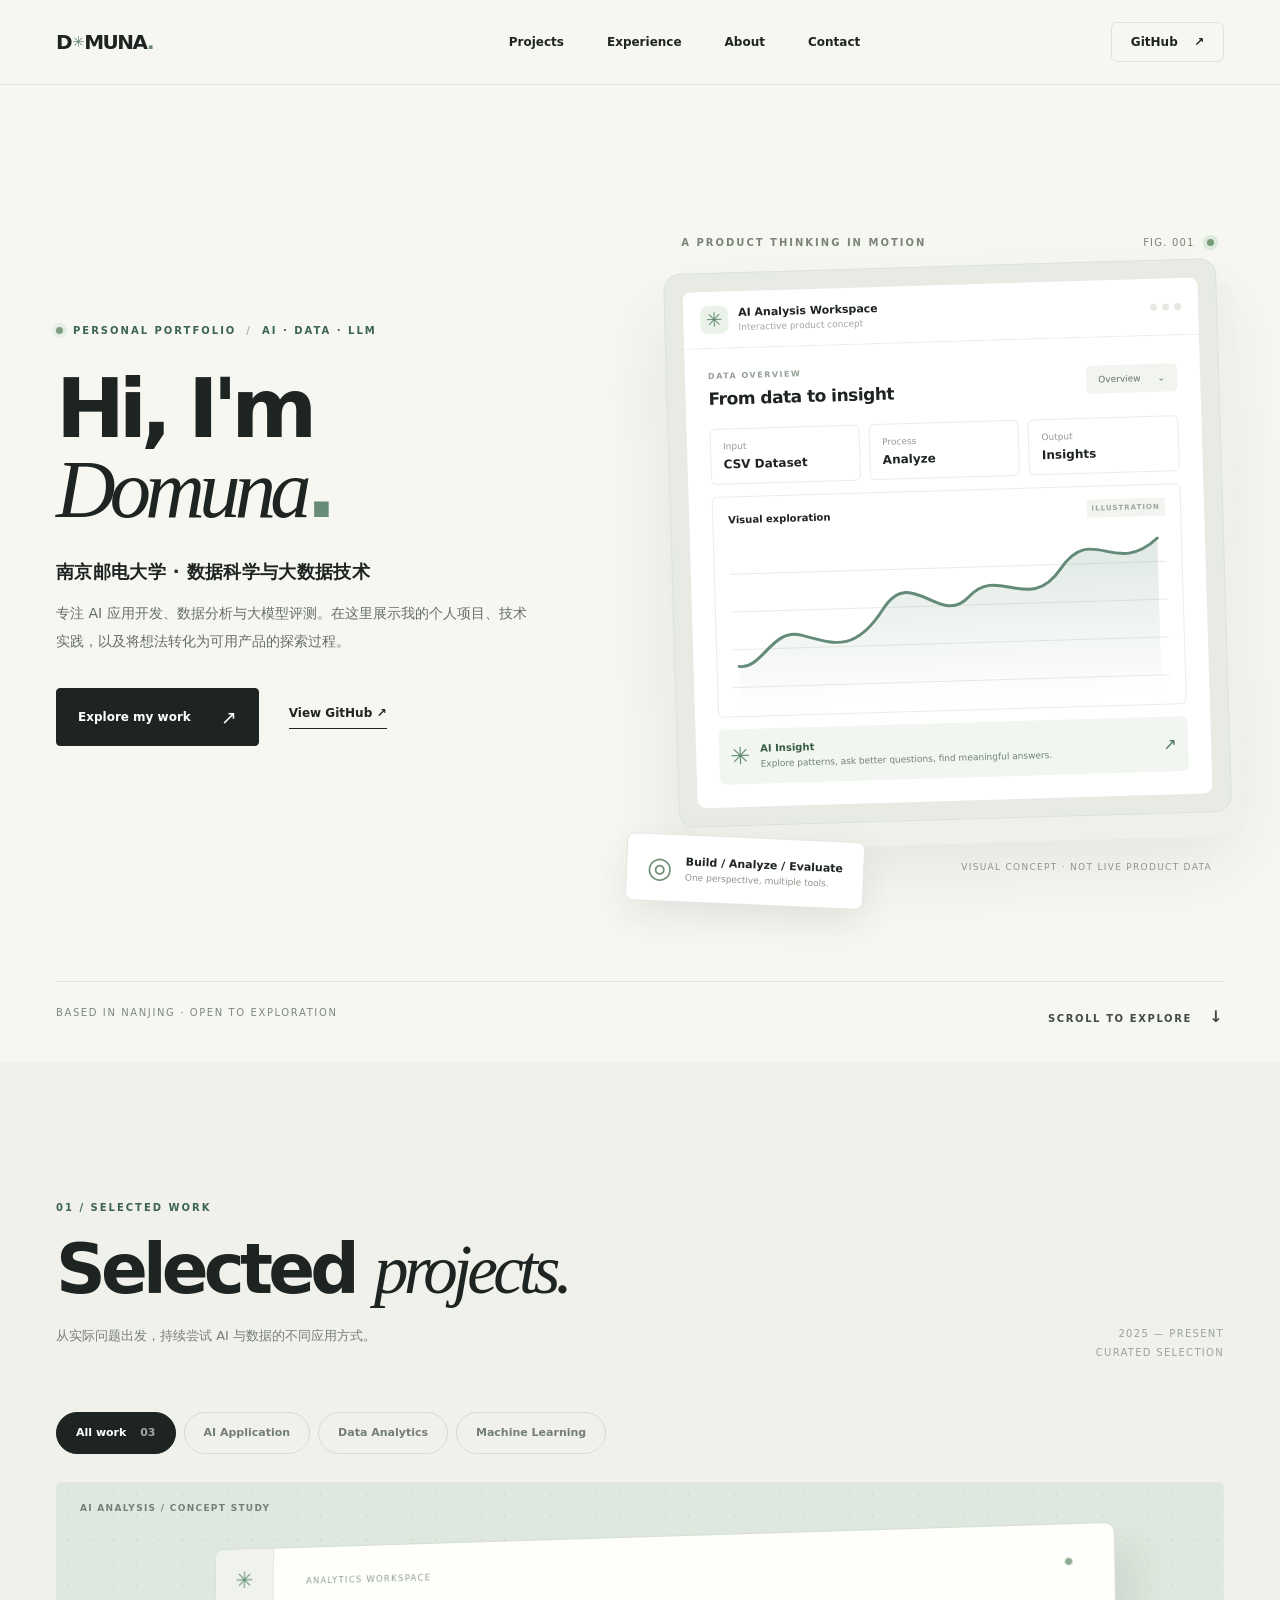
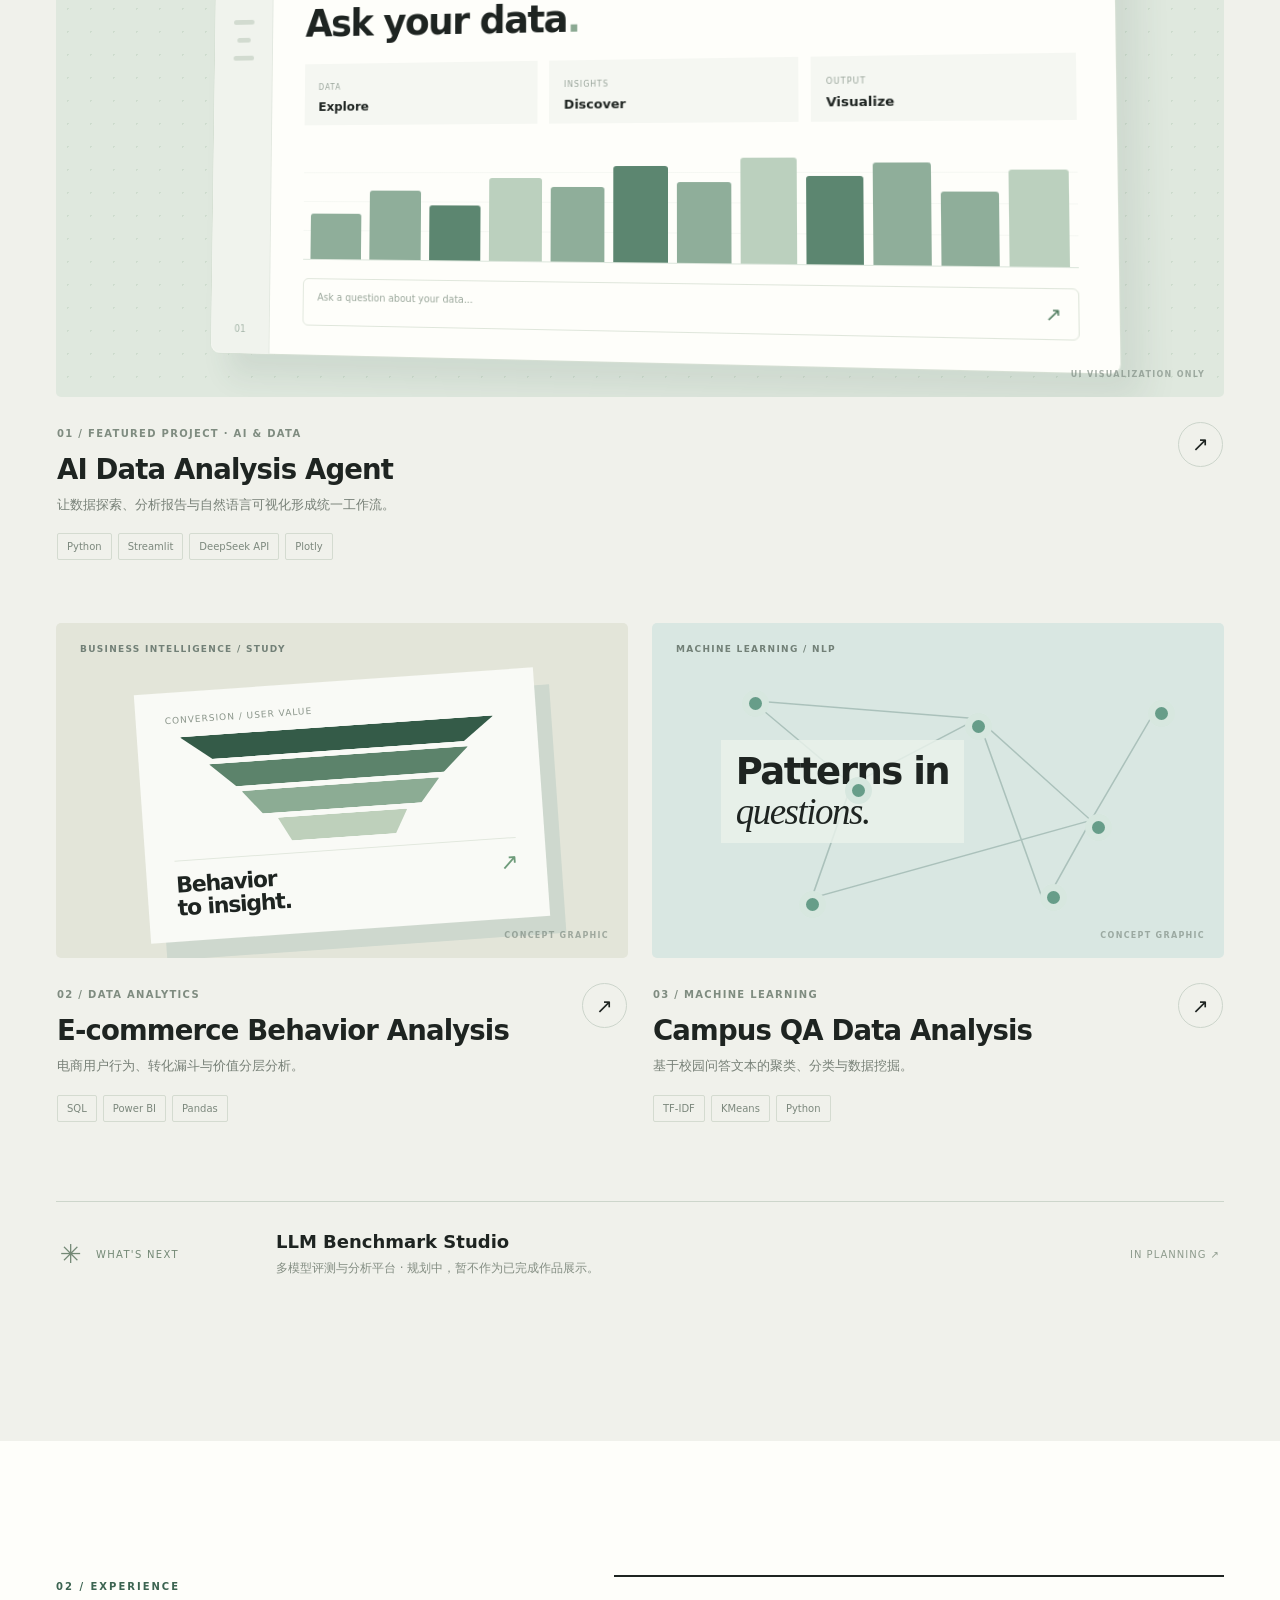
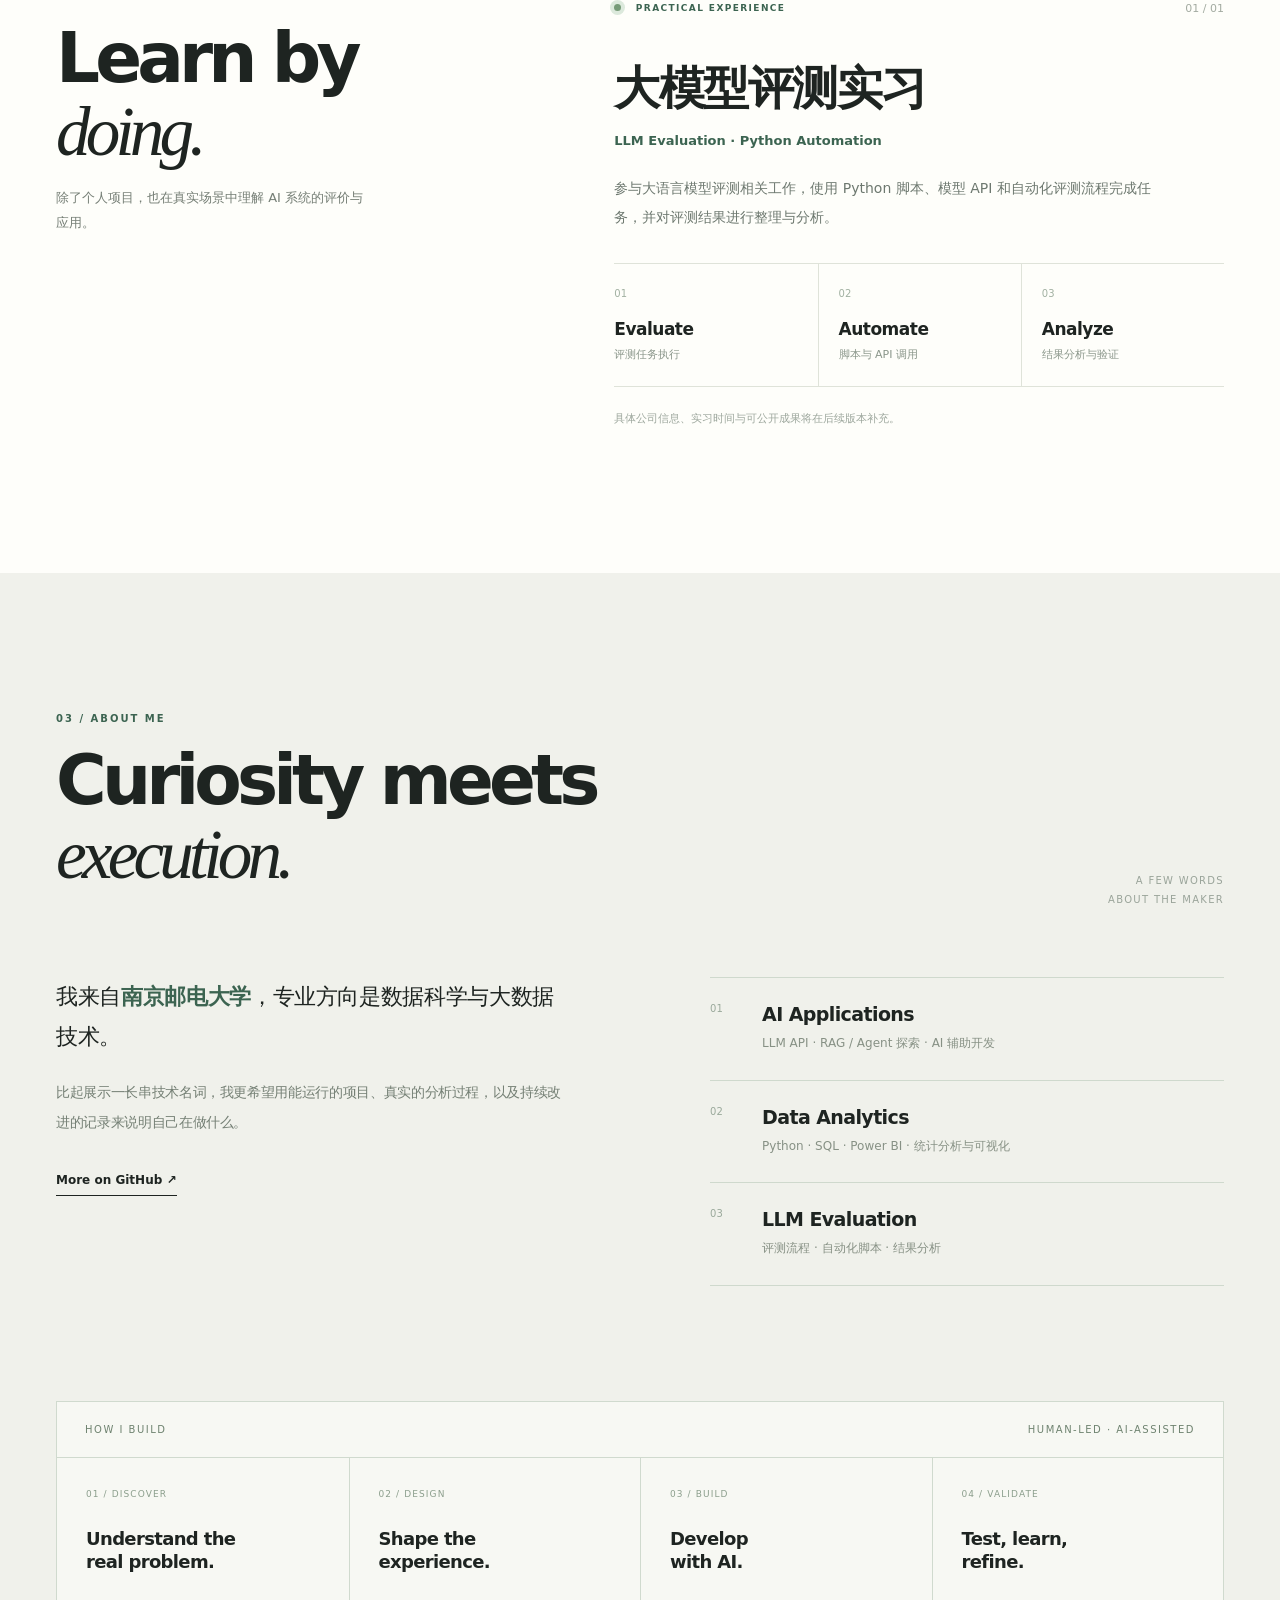
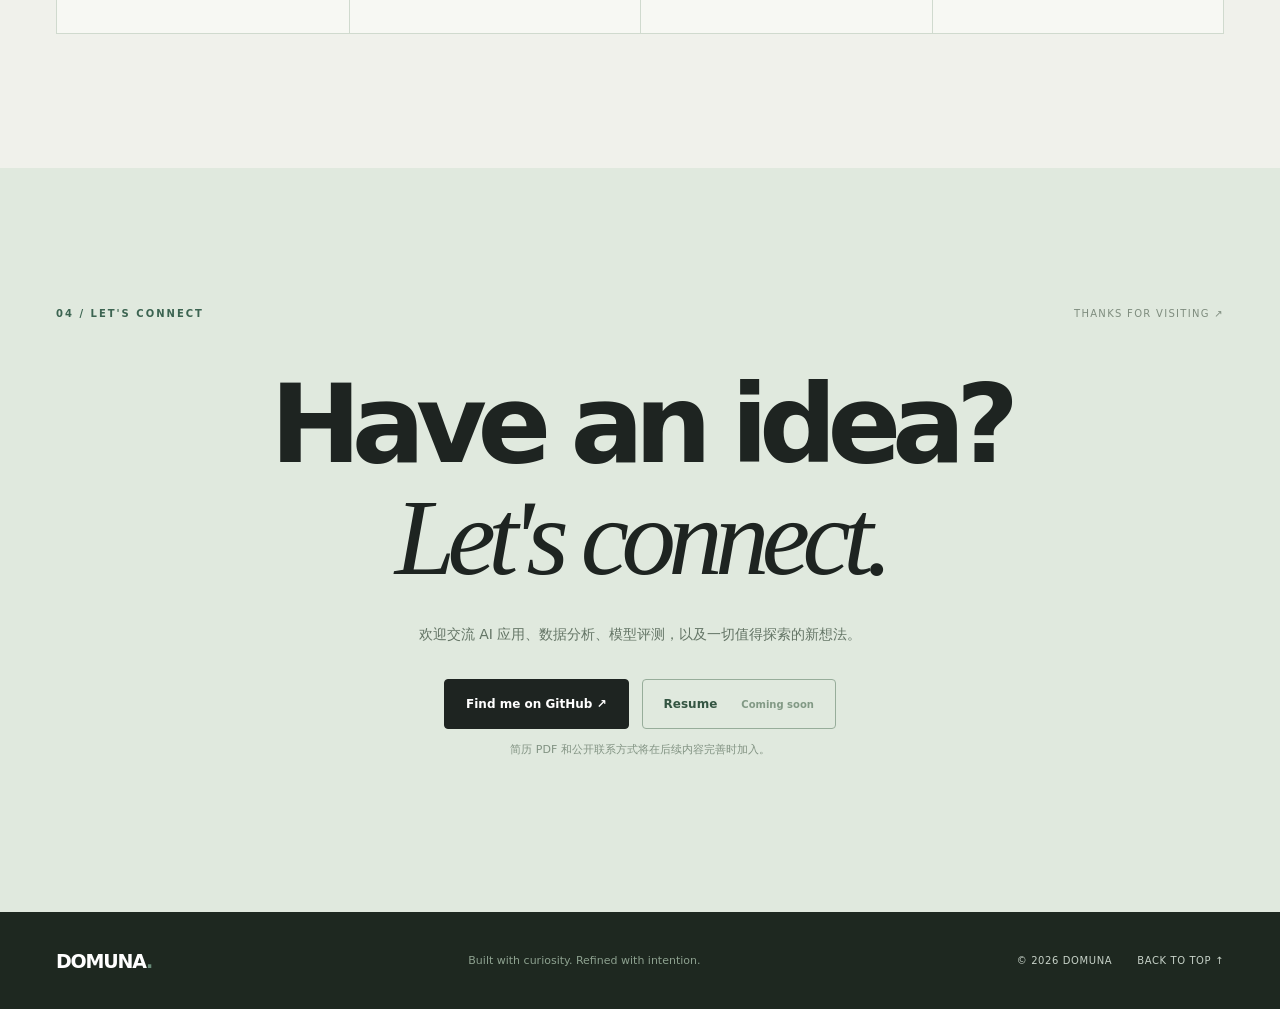
==== index.html @ 8202f05b "Publish responsive portfolio home page" ====
<!doctype html>
<html lang="zh-CN">
<head>
  <meta charset="UTF-8" />
  <meta name="viewport" content="width=device-width, initial-scale=1, viewport-fit=cover" />
  <meta name="theme-color" content="#f7f7f2" />
  <meta name="description" content="Domuna 的 AI 与数据作品集：AI 应用开发、数据分析和大模型评测实践。" />
  <link rel="canonical" href="https://domuna.github.io/" />
  <meta name="robots" content="index,follow,max-image-preview:large" />
  <meta property="og:type" content="website" />
  <meta property="og:site_name" content="Domuna · Personal Portfolio" />
  <meta property="og:title" content="Domuna — AI & Data Portfolio" />
  <meta property="og:description" content="南京邮电大学数据科学与大数据技术专业学生的个人作品集：AI 应用开发、数据分析与大模型评测实践。" />
  <meta property="og:url" content="https://domuna.github.io/" />
  <meta property="og:image" content="https://domuna.github.io/social-cover.svg" />
  <meta property="og:image:width" content="1200" />
  <meta property="og:image:height" content="630" />
  <meta name="twitter:card" content="summary_large_image" />
  <meta name="twitter:title" content="Domuna — AI & Data Portfolio" />
  <meta name="twitter:description" content="AI 应用开发、数据分析与大模型评测项目作品集" />
  <meta name="twitter:image" content="https://domuna.github.io/social-cover.svg" />
  <title>Domuna — AI & Data Portfolio</title>
  <link rel="icon" type="image/svg+xml" href="./favicon.svg" />
  <link rel="stylesheet" href="./styles.css" />
  <script src="./script.js" defer></script>
</head>
<body>
  <div class="progress-track" aria-hidden="true"><div id="scrollProgress"></div></div>
  <header class="site-header" id="top">
    <div class="container header-inner">
      <a class="wordmark" href="#top" aria-label="Domuna，回到首页">D<span class="wordmark-star">✳</span>MUNA<span class="wordmark-dot">.</span></a>
      <nav class="desktop-nav" aria-label="主要导航">
        <a href="#work">Projects</a><a href="#experience">Experience</a><a href="#about">About</a><a href="#contact">Contact</a>
      </nav>
      <div class="header-actions">
        <a href="https://github.com/Domuna" target="_blank" rel="noopener noreferrer" class="header-github">GitHub <span aria-hidden="true">↗</span></a>
        <button class="menu-toggle" id="menuToggle" aria-controls="mobileNav" aria-expanded="false" aria-label="打开导航菜单"><span></span><span></span></button>
      </div>
    </div>
    <nav id="mobileNav" class="mobile-nav" aria-label="移动端导航" hidden>
      <a href="#work">Projects <span>01</span></a><a href="#experience">Experience <span>02</span></a><a href="#about">About <span>03</span></a><a href="#contact">Contact <span>04</span></a>
    </nav>
  </header>
  <main>
    <section class="hero container" aria-labelledby="heroTitle">
      <div class="hero-copy reveal">
        <div class="eyebrow"><span class="eyebrow-mark"></span>PERSONAL PORTFOLIO <span class="eyebrow-divider">/</span> AI · DATA · LLM</div>
        <h1 id="heroTitle">Hi, I'm<br/><em>Domuna</em><span class="display-dot">.</span></h1>
        <p class="hero-zh">南京邮电大学 · 数据科学与大数据技术</p>
        <p class="hero-description">专注 AI 应用开发、数据分析与大模型评测。在这里展示我的个人项目、技术实践，以及将想法转化为可用产品的探索过程。</p>
        <div class="hero-links">
          <a class="primary-button" href="#work">Explore my work <span aria-hidden="true">↗</span></a>
          <a class="text-link" href="https://github.com/Domuna" target="_blank" rel="noopener noreferrer">View GitHub <span aria-hidden="true">↗</span></a>
        </div>
      </div>
      <div class="hero-showcase reveal" aria-label="产品工作流程的概念可视化，不代表真实项目运行结果">
        <div class="showcase-topline"><span class="small-caps">A PRODUCT THINKING IN MOTION</span><span class="showcase-index">FIG. 001 <span class="signal-dot"></span></span></div>
        <div class="dashboard-shell">
          <div class="dash-heading"><div class="dash-app-icon">✳</div><div><strong>AI Analysis Workspace</strong><span>Interactive product concept</span></div><div class="window-controls"><i></i><i></i><i></i></div></div>
          <div class="dash-inner">
            <div class="dash-toolbar"><div class="toolbar-text"><span class="tiny-label">DATA OVERVIEW</span><strong>From data to insight</strong></div><div class="fake-dropdown">Overview <span>⌄</span></div></div>
            <div class="dash-metrics"><div><span>Input</span><strong>CSV Dataset</strong></div><div><span>Process</span><strong>Analyze</strong></div><div><span>Output</span><strong>Insights</strong></div></div>
            <div class="chart-block"><div class="chart-header"><span>Visual exploration</span><span class="chart-badge">ILLUSTRATION</span></div><svg class="hero-graph" viewBox="0 0 520 205" role="img" aria-label="示意趋势折线图，并非真实统计数据" preserveAspectRatio="none"><defs><linearGradient id="areaFill" x1="0" x2="0" y1="0" y2="1"><stop offset="0%" stop-color="#789f8e" stop-opacity=".24"/><stop offset="100%" stop-color="#789f8e" stop-opacity="0"/></linearGradient></defs><g stroke="#e4e8e1" stroke-width="1"><path d="M0 45H520M0 90H520M0 135H520M0 180H520" /></g><path d="M8 155 C35 160 48 110 83 120 S145 145 181 92 S248 117 284 80 S355 104 394 50 S458 63 510 17 L510 205L8 205Z" fill="url(#areaFill)"/><path class="animated-chart-path" d="M8 155 C35 160 48 110 83 120 S145 145 181 92 S248 117 284 80 S355 104 394 50 S458 63 510 17" fill="none" stroke="#638b77" stroke-width="3.5" stroke-linecap="round"/></svg></div>
            <div class="dash-insight"><span class="insight-icon">✳</span><p><strong>AI Insight</strong><br/>Explore patterns, ask better questions, find meaningful answers.</p><span aria-hidden="true">↗</span></div>
          </div>
        </div>
        <div class="floating-note"><span class="float-orbit" aria-hidden="true">◎</span><div><strong>Build / Analyze / Evaluate</strong><small>One perspective, multiple tools.</small></div></div>
        <div class="concept-note">VISUAL CONCEPT · NOT LIVE PRODUCT DATA</div>
      </div>
      <div class="hero-footer"><span>BASED IN NANJING · OPEN TO EXPLORATION</span><a href="#work">SCROLL TO EXPLORE <span>↓</span></a></div>
    </section>

    <section class="section work-section" id="work" aria-labelledby="workTitle">
      <div class="container">
        <div class="section-head reveal"><div><span class="section-number">01 / SELECTED WORK</span><h2 id="workTitle">Selected <em>projects.</em></h2><p>从实际问题出发，持续尝试 AI 与数据的不同应用方式。</p></div><span class="section-aside">2025 — PRESENT<br/>CURATED SELECTION</span></div>
        <div class="filters" role="group" aria-label="筛选项目">
          <button class="filter active" data-filter="all" aria-pressed="true">All work <span>03</span></button>
          <button class="filter" data-filter="ai" aria-pressed="false">AI Application</button>
          <button class="filter" data-filter="data" aria-pressed="false">Data Analytics</button>
          <button class="filter" data-filter="ml" aria-pressed="false">Machine Learning</button>
        </div>
        <div class="projects-grid" id="projectsGrid">
          <article class="project-card project-featured reveal" data-categories="ai data">
            <button class="project-open" data-project="agent" aria-label="查看 AI Data Analysis Agent 项目详情">
              <div class="project-art agent-art">
                <span class="art-corner-label">AI ANALYSIS / CONCEPT STUDY</span>
                <div class="agent-mock"><div class="agent-side"><span class="agent-symbol">✳</span><span class="small-block"></span><span class="small-block short"></span><span class="small-block"></span><span class="sidebar-bottom">01</span></div><div class="agent-panel"><div class="panel-overline">ANALYTICS WORKSPACE <span>●</span></div><div class="agent-title">Ask your data<span>.</span></div><div class="mock-stats"><div><span>DATA</span><strong>Explore</strong></div><div><span>INSIGHTS</span><strong>Discover</strong></div><div><span>OUTPUT</span><strong>Visualize</strong></div></div><div class="mock-chart-bars"><i style="--h:45%"></i><i style="--h:68%"></i><i style="--h:54%"></i><i style="--h:81%"></i><i style="--h:72%"></i><i style="--h:92%"></i><i style="--h:77%"></i><i style="--h:100%"></i><i style="--h:83%"></i><i style="--h:95%"></i><i style="--h:68%"></i><i style="--h:88%"></i></div><div class="agent-input"><span>Ask a question about your data...</span><span>↗</span></div></div></div>
                <span class="visual-disclaimer">UI VISUALIZATION ONLY</span>
              </div>
              <div class="project-info"><div><span class="project-meta">01 / FEATURED PROJECT · AI & DATA</span><h3>AI Data Analysis Agent</h3><p>让数据探索、分析报告与自然语言可视化形成统一工作流。</p><div class="tag-list"><span>Python</span><span>Streamlit</span><span>DeepSeek API</span><span>Plotly</span></div></div><span class="project-arrow" aria-hidden="true">↗</span></div>
            </button>
          </article>
          <article class="project-card reveal" data-categories="data">
            <button class="project-open" data-project="ecommerce" aria-label="查看 E-commerce Behavior Analysis 项目详情">
              <div class="project-art commerce-art"><span class="art-corner-label">BUSINESS INTELLIGENCE / STUDY</span><div class="commerce-poster"><span class="poster-kicker">CONVERSION / USER VALUE</span><div class="commerce-funnel"><div class="funnel-row f1"></div><div class="funnel-row f2"></div><div class="funnel-row f3"></div><div class="funnel-row f4"></div></div><div class="poster-foot"><span>Behavior<br/>to insight.</span><span>↗</span></div></div><span class="visual-disclaimer">CONCEPT GRAPHIC</span></div>
              <div class="project-info"><div><span class="project-meta">02 / DATA ANALYTICS</span><h3>E-commerce Behavior Analysis</h3><p>电商用户行为、转化漏斗与价值分层分析。</p><div class="tag-list"><span>SQL</span><span>Power BI</span><span>Pandas</span></div></div><span class="project-arrow" aria-hidden="true">↗</span></div>
            </button>
          </article>
          <article class="project-card reveal" data-categories="data ml">
            <button class="project-open" data-project="campus" aria-label="查看 Campus QA Data Analysis 项目详情">
              <div class="project-art campus-art"><span class="art-corner-label">MACHINE LEARNING / NLP</span><div class="campus-network" aria-hidden="true"><span class="node n1"></span><span class="node n2"></span><span class="node n3"></span><span class="node n4"></span><span class="node n5"></span><span class="node n6"></span><span class="node n7"></span><svg viewBox="0 0 430 280" preserveAspectRatio="none"><g stroke="#85a39c" stroke-opacity=".55" stroke-width="1.2" fill="none"><path d="M75 65L150 135L245 80L330 165L380 70 M150 135L120 230L330 165L295 235L245 80 M75 65L245 80"/></g></svg><div class="network-text">Patterns in<br/><em>questions.</em></div></div><span class="visual-disclaimer">CONCEPT GRAPHIC</span></div>
              <div class="project-info"><div><span class="project-meta">03 / MACHINE LEARNING</span><h3>Campus QA Data Analysis</h3><p>基于校园问答文本的聚类、分类与数据挖掘。</p><div class="tag-list"><span>TF-IDF</span><span>KMeans</span><span>Python</span></div></div><span class="project-arrow" aria-hidden="true">↗</span></div>
            </button>
          </article>
        </div>
        <div id="emptyResults" class="empty-results" hidden>这个分类暂时没有更多公开项目。</div>
        <div class="future-strip reveal"><div class="future-label"><span class="small-orbit">✳</span><span>WHAT'S NEXT</span></div><div><strong>LLM Benchmark Studio</strong><p>多模型评测与分析平台 · 规划中，暂不作为已完成作品展示。</p></div><span class="future-status">IN PLANNING ↗</span></div>
      </div>
    </section>

    <section class="section experience-section" id="experience" aria-labelledby="experienceTitle"><div class="container experience-layout"><div class="section-sticky reveal"><span class="section-number">02 / EXPERIENCE</span><h2 id="experienceTitle">Learn by<br/><em>doing.</em></h2><p>除了个人项目，也在真实场景中理解 AI 系统的评价与应用。</p></div><div class="experience-content reveal"><div class="exp-top"><span class="exp-pill"><span class="signal-dot"></span> PRACTICAL EXPERIENCE</span><span class="exp-index">01 / 01</span></div><h3>大模型评测实习</h3><p class="exp-sub">LLM Evaluation · Python Automation</p><p class="exp-description">参与大语言模型评测相关工作，使用 Python 脚本、模型 API 和自动化评测流程完成任务，并对评测结果进行整理与分析。</p><div class="exp-steps"><div><span>01</span><strong>Evaluate</strong><small>评测任务执行</small></div><div><span>02</span><strong>Automate</strong><small>脚本与 API 调用</small></div><div><span>03</span><strong>Analyze</strong><small>结果分析与验证</small></div></div><p class="pending-note">具体公司信息、实习时间与可公开成果将在后续版本补充。</p></div></div></section>

    <section class="section about-section" id="about" aria-labelledby="aboutTitle"><div class="container"><div class="section-head reveal"><div><span class="section-number">03 / ABOUT ME</span><h2 id="aboutTitle">Curiosity meets<br/><em>execution.</em></h2></div><span class="section-aside">A FEW WORDS<br/>ABOUT THE MAKER</span></div><div class="about-grid"><div class="about-intro reveal"><p>我来自<span>南京邮电大学</span>，专业方向是数据科学与大数据技术。</p><p>比起展示一长串技术名词，我更希望用能运行的项目、真实的分析过程，以及持续改进的记录来说明自己在做什么。</p><a class="underlined-link" href="https://github.com/Domuna" target="_blank" rel="noopener noreferrer">More on GitHub ↗</a></div><div class="capabilities reveal"><div class="cap-line"><span>01</span><div><h3>AI Applications</h3><p>LLM API · RAG / Agent 探索 · AI 辅助开发</p></div></div><div class="cap-line"><span>02</span><div><h3>Data Analytics</h3><p>Python · SQL · Power BI · 统计分析与可视化</p></div></div><div class="cap-line"><span>03</span><div><h3>LLM Evaluation</h3><p>评测流程 · 自动化脚本 · 结果分析</p></div></div></div></div><div class="process-block reveal"><div class="process-head"><span>HOW I BUILD</span><span>HUMAN-LED · AI-ASSISTED</span></div><div class="process-grid"><div><span>01 / DISCOVER</span><strong>Understand the<br/>real problem.</strong></div><div><span>02 / DESIGN</span><strong>Shape the<br/>experience.</strong></div><div><span>03 / BUILD</span><strong>Develop<br/>with AI.</strong></div><div><span>04 / VALIDATE</span><strong>Test, learn,<br/>refine.</strong></div></div></div></div></section>

    <section class="contact-section" id="contact" aria-labelledby="contactTitle"><div class="container contact-inner reveal"><div class="contact-header"><span class="section-number">04 / LET'S CONNECT</span><span>THANKS FOR VISITING ↗</span></div><h2 id="contactTitle">Have an idea?<br/><em>Let's connect.</em></h2><p>欢迎交流 AI 应用、数据分析、模型评测，以及一切值得探索的新想法。</p><div class="contact-buttons"><a class="primary-button" href="https://github.com/Domuna" target="_blank" rel="noopener noreferrer">Find me on GitHub ↗</a><button type="button" class="secondary-button" id="resumeButton">Resume <span>Coming soon</span></button></div><p class="resume-note">简历 PDF 和公开联系方式将在后续内容完善时加入。</p></div></section>
  </main>
  <footer class="site-footer"><div class="container footer-inner"><a class="footer-logo" href="#top">DOMUNA<span>.</span></a><p>Built with curiosity. Refined with intention.</p><div><span>© 2026 DOMUNA</span><a href="#top">BACK TO TOP ↑</a></div></div></footer>

  <dialog class="project-dialog" id="projectDialog" aria-labelledby="dialogTitle"><div class="dialog-scroll"><div class="dialog-top"><span class="dialog-kicker">PROJECT CASE STUDY · PREVIEW</span><button type="button" class="dialog-close" id="closeDialog" aria-label="关闭项目详情">×</button></div><div id="dialogBody"></div></div></dialog>
  <div class="toast" id="toast" role="status" aria-live="polite" hidden></div>
</body>
</html>
---- styles.css ----
:root{--bg:#f7f7f2;--paper:#fefefa;--ink:#1e2421;--muted:#737a72;--subtle:#a5ada2;--line:#dfe3d9;--sage:#688b78;--sage-dark:#3c6451;--mint:#e7eee7;--serif:Georgia,'Times New Roman',serif;--font:Inter,'Helvetica Neue','PingFang SC','Microsoft YaHei',system-ui,sans-serif}
*{box-sizing:border-box}html{scroll-behavior:smooth;scroll-padding-top:100px}body{margin:0;color:var(--ink);background:var(--bg);font-family:var(--font);-webkit-font-smoothing:antialiased}a{color:inherit;text-decoration:none}button{font:inherit}button,a{-webkit-tap-highlight-color:transparent}button{cursor:pointer}button:focus-visible,a:focus-visible{outline:3px solid var(--sage);outline-offset:5px}::selection{background:#b7d1be;color:var(--ink)}.container{width:min(1352px,calc(100% - 112px));margin:auto}.progress-track{position:fixed;top:0;z-index:1000;width:100%;height:2px;pointer-events:none}.progress-track>div{height:100%;width:0;background:var(--sage-dark)}.site-header{position:relative;z-index:80;background:rgba(247,247,242,.93);backdrop-filter:blur(15px);border-bottom:1px solid var(--line)}.header-inner{height:84px;display:flex;align-items:center;justify-content:space-between}.wordmark{font-size:20px;font-weight:850;letter-spacing:-1.5px}.wordmark-star{font-weight:400;color:var(--sage);font-size:15px;vertical-align:2px;margin:0 1px}.wordmark-dot,.footer-logo span{color:var(--sage)}.desktop-nav{display:flex;gap:43px;margin-left:9%}.desktop-nav a,.header-github{font-size:12px;font-weight:650;transition:color .2s}.desktop-nav a:hover,.header-github:hover{color:var(--sage-dark)}.header-actions{display:flex;align-items:center;gap:24px}.header-github{border:1px solid var(--line);padding:12px 19px;border-radius:6px}.header-github span{margin-left:12px}.menu-toggle{display:none;background:none;border:0;width:44px;height:44px;position:relative}.menu-toggle span{position:absolute;left:9px;width:26px;height:2px;background:var(--ink);transition:transform .2s,top .2s;top:17px}.menu-toggle span+span{top:26px}.menu-toggle[aria-expanded="true"] span:first-child{transform:translateY(4.5px) rotate(45deg)}.menu-toggle[aria-expanded="true"] span+span{transform:translateY(-4.5px) rotate(-45deg)}.mobile-nav[hidden]{display:none}.mobile-nav{position:absolute;left:0;top:100%;background:var(--paper);padding:14px 24px 28px;width:100%;box-shadow:0 28px 32px #1e242119}.mobile-nav a{display:flex;justify-content:space-between;border-bottom:1px solid var(--line);padding:18px 5px;font-size:20px;font-weight:700}.mobile-nav a span{font-size:11px;color:var(--subtle)}
.hero{display:grid;grid-template-columns:minmax(0,1.02fr) minmax(0,.98fr);gap:40px;padding-top:116px;align-items:center;position:relative}.hero-copy{padding-bottom:70px}.eyebrow,.small-caps,.section-number{font-size:10px;letter-spacing:2px;font-weight:750}.eyebrow{display:flex;align-items:center;gap:10px;color:var(--sage-dark);white-space:nowrap}.eyebrow-mark{height:7px;width:7px;border-radius:100%;background:#7e9d83;box-shadow:0 0 0 4px #e6efe7}.eyebrow-divider{color:#a9b4a6}.hero h1{font-size:clamp(63px,6.45vw,108px);line-height:.97;letter-spacing:-.077em;font-weight:760;margin:32px 0 31px}.hero h1 em,.section-head h2 em,.section-sticky h2 em,.contact-inner h2 em{font-family:var(--serif);font-weight:400;letter-spacing:-.07em}.display-dot{color:var(--sage)}.hero-zh{font-weight:700;font-size:18px;letter-spacing:.02em;margin:0 0 15px}.hero-description{color:#666e67;font-size:14px;line-height:2;max-width:480px;margin:0}.hero-links{display:flex;align-items:center;gap:30px;margin-top:33px}.primary-button{border:1px solid var(--ink);display:inline-flex;align-items:center;justify-content:space-between;gap:30px;border-radius:4px;background:var(--ink);color:#fff;padding:17px 21px;font-size:12px;font-weight:750;min-height:50px;transition:transform .2s,background .2s}.primary-button:hover{transform:translateY(-3px);background:#3b5144}.primary-button span{font-size:19px;font-weight:400}.text-link,.underlined-link{font-size:12px;font-weight:750;border-bottom:1px solid var(--ink);padding-bottom:8px;transition:color .2s}.text-link:hover,.underlined-link:hover{color:var(--sage-dark)}.hero-showcase{position:relative;padding:36px 0 69px}.showcase-topline{display:flex;justify-content:space-between;padding:0 10px 18px;color:#7a8479}.showcase-index{font-size:10px;letter-spacing:1.2px}.signal-dot{display:inline-block;width:7px;height:7px;background:#779b78;border-radius:50%;margin-left:8px;box-shadow:0 0 0 4px #dce9dc}.dashboard-shell{background:#e7ebe4;padding:18px;border:1px solid #dbe3da;border-radius:17px;box-shadow:16px 24px 0 #eef0e9,0 42px 74px #29332919;transform:rotate(-1.7deg);transition:transform .5s ease}.hero-showcase:hover .dashboard-shell{transform:rotate(0)}.dash-heading{background:#fff;display:flex;align-items:center;gap:10px;padding:14px 17px;border-radius:8px 8px 0 0;border-bottom:1px solid #eaeee7}.dash-app-icon{width:28px;height:28px;border-radius:8px;background:#eaf2ea;color:#618b70;display:flex;align-items:center;justify-content:center;font-size:20px}.dash-heading strong,.dash-heading span{display:block}.dash-heading strong{font-size:11px}.dash-heading span{font-size:9px;color:#a0a8a0;margin-top:3px}.window-controls{margin-left:auto;display:flex;gap:5px}.window-controls i{display:block;height:7px;width:7px;background:#e5e9e2;border-radius:50%}.dash-inner{background:#fff;padding:23px;border-radius:0 0 9px 9px}.dash-toolbar{display:flex;justify-content:space-between;align-items:center}.toolbar-text span,.toolbar-text strong{display:block}.tiny-label{font-size:8px;font-weight:700;letter-spacing:1.5px;color:#93a095}.toolbar-text strong{font-size:17px;letter-spacing:-.5px;margin-top:8px}.fake-dropdown{font-size:9px;color:#627668;background:#f2f5ef;padding:9px 12px;border-radius:5px}.fake-dropdown span{margin-left:14px}.dash-metrics{display:grid;grid-template-columns:repeat(3,1fr);gap:9px;margin-top:20px}.dash-metrics>div{border:1px solid #e9eee7;padding:12px;border-radius:6px}.dash-metrics span,.dash-metrics strong{display:block}.dash-metrics span{font-size:9px;color:#929c91}.dash-metrics strong{font-size:12px;margin-top:6px}.chart-block{margin-top:12px;border:1px solid #e9eee7;border-radius:6px;padding:13px 15px 8px}.chart-header{display:flex;justify-content:space-between;align-items:center;font-size:10px;font-weight:750}.chart-badge{font-size:7px;letter-spacing:1px;color:#9da79d;background:#f2f4f0;padding:5px}.hero-graph{width:100%;height:auto;display:block;margin-top:8px}.animated-chart-path{stroke-dasharray:750;stroke-dashoffset:750;animation:drawline 2.6s ease forwards .35s}@keyframes drawline{to{stroke-dashoffset:0}}.dash-insight{display:flex;align-items:center;gap:10px;background:#f1f6f0;padding:11px;border-radius:6px;margin-top:12px}.insight-icon{font-size:24px;color:#668f73}.dash-insight p{margin:0;font-size:9px;color:#708374;line-height:1.7;flex:1}.dash-insight strong{font-size:10px;color:#385c43}.dash-insight>span:last-child{color:#4a7257}.floating-note{position:absolute;left:-45px;bottom:36px;background:#fff;border:1px solid #e3e8df;border-radius:8px;padding:16px 20px;box-shadow:0 15px 35px #2b3e2c18;display:flex;align-items:center;gap:13px;transform:rotate(2.5deg);animation:floaty 5s ease-in-out infinite}.float-orbit{font-size:29px;color:#728f78}.floating-note strong,.floating-note small{display:block}.floating-note strong{font-size:11px}.floating-note small{font-size:9px;color:#8c968a;margin-top:4px}@keyframes floaty{50%{transform:translateY(-9px) rotate(2.5deg)}}.concept-note{text-align:right;margin:42px 12px 0;font-size:9px;letter-spacing:1.3px;color:#919990}.hero-footer{grid-column:1/-1;display:flex;justify-content:space-between;border-top:1px solid var(--line);padding:25px 0 36px;font-size:10px;letter-spacing:1.6px;color:#7e897e}.hero-footer a{font-weight:750;color:#414c43}.hero-footer a span{font-size:16px;margin-left:12px}
.section{padding:134px 0}.work-section{background:#f0f1eb}.section-head{display:flex;justify-content:space-between;align-items:end;gap:26px;margin-bottom:50px}.section-number{color:var(--sage-dark)}.section-head h2,.section-sticky h2{font-size:clamp(52px,5.4vw,80px);letter-spacing:-.07em;line-height:1.06;margin:18px 0}.section-head p,.section-sticky p{font-size:13px;color:#767f76;line-height:1.9}.section-aside{font-size:10px;color:#9aa49a;line-height:1.9;letter-spacing:1.3px;text-align:right}.filters{display:flex;align-items:center;gap:8px;margin-bottom:28px;flex-wrap:wrap}.filter{background:transparent;border:1px solid #d5dcd2;color:#737e74;padding:11px 19px;border-radius:50px;font-size:11px;font-weight:700;min-height:42px;transition:background .2s,color .2s,border .2s}.filter:hover{border-color:#82998b;color:var(--ink)}.filter.active{background:var(--ink);border-color:var(--ink);color:#fff}.filter span{margin-left:10px;opacity:.6}.projects-grid{display:grid;grid-template-columns:1fr 1fr;gap:24px}.project-card{min-width:0}.project-card[hidden]{display:none}.project-featured{grid-column:1/-1}.project-open{width:100%;border:0;background:transparent;text-align:left;padding:0;display:block;color:inherit}.project-art{height:335px;border-radius:5px;position:relative;overflow:hidden;isolation:isolate;transition:filter .25s}.project-featured .project-art{height:515px}.project-open:hover .project-art{filter:saturate(1.07)}.project-open:hover .project-arrow{background:var(--ink);color:#fff;transform:translate(3px,-3px)}.art-corner-label,.visual-disclaimer{position:absolute;z-index:3;color:#728077;font-size:9px;letter-spacing:1.3px;font-weight:750;top:21px;left:24px}.visual-disclaimer{top:auto;bottom:18px;right:19px;left:auto;opacity:.6;font-size:8px}.agent-art{display:flex;align-items:center;justify-content:center;background:#dfe8de;background-image:radial-gradient(#a9c2ad55 1px,transparent 1px);background-size:23px 23px}.agent-mock{height:83%;width:78%;background:#fefefa;border:1px solid #d5dfd3;box-shadow:20px 24px 30px #39594718;display:flex;border-radius:10px;transform:perspective(1100px) rotateX(2deg) rotateY(-8deg) translateY(9px);transition:transform .5s}.project-open:hover .agent-mock{transform:perspective(1100px) rotateX(0deg) rotateY(-2deg) translateY(0)}.agent-side{background:#f0f3ed;width:65px;display:flex;align-items:center;flex-direction:column;gap:14px;padding:19px 12px;position:relative;border-radius:10px 0 0 10px;border-right:1px solid #e2e8e0}.agent-symbol{font-size:24px;color:#67967b;margin-bottom:14px}.small-block{display:block;width:23px;height:5px;background:#d2dbd0;border-radius:5px}.small-block.short{width:15px}.sidebar-bottom{position:absolute;bottom:20px;color:#a6b6aa;font-size:10px}.agent-panel{flex:1;min-width:0;padding:30px 36px;display:flex;flex-direction:column}.panel-overline{font-size:9px;color:#8d9f90;letter-spacing:1.5px;display:flex;justify-content:space-between}.panel-overline span{color:#8fac92}.agent-title{font-size:clamp(22px,3vw,41px);letter-spacing:-1.6px;font-weight:780;margin-top:18px}.agent-title span{color:#8ba992}.mock-stats{display:grid;grid-template-columns:repeat(3,1fr);gap:12px;margin:20px 0}.mock-stats>div{background:#f5f7f2;padding:12px 15px;min-width:0}.mock-stats span{font-size:8px;letter-spacing:1px;color:#97a399}.mock-stats strong{font-size:13px;display:block;margin-top:6px}.mock-chart-bars{height:120px;display:flex;align-items:end;gap:9px;padding:15px 8px 0;border-bottom:1px solid #dce6dc;background:repeating-linear-gradient(to top,transparent 0 29px,#edf1eb 30px)}.mock-chart-bars i{height:var(--h);flex:1;min-width:0;border-radius:3px 3px 0 0;background:#8fae9a;transition:height .7s}.mock-chart-bars i:nth-child(3n){background:#5c8670}.mock-chart-bars i:nth-child(4n){background:#bbd0be}.agent-input{padding:13px 15px;border:1px solid #dfe6db;margin-top:auto;border-radius:6px;display:flex;justify-content:space-between;color:#9aa79b;font-size:10px}.agent-input span:last-child{color:#517d60;font-size:18px}.commerce-art{background:#e3e5d9;padding:58px 70px 28px;display:flex;justify-content:center}.commerce-poster{width:min(100%,400px);background:#f9faf6;box-shadow:15px 18px 0 #ced8ce;display:flex;flex-direction:column;padding:23px 29px;transform:rotate(-4deg);transition:transform .5s}.project-open:hover .commerce-poster{transform:rotate(-1deg) translateY(-6px)}.poster-kicker{font-size:9px;color:#8b968b;letter-spacing:1px}.commerce-funnel{margin:12px auto;display:flex;flex-direction:column;align-items:center;width:100%;gap:5px}.funnel-row{height:24px;background:#9cbaa4;border-radius:2px;clip-path:polygon(0% 0%,100% 0%,90% 100%,10% 100%)}.f1{width:92%;background:#345b48}.f2{width:76%;background:#5c836b}.f3{width:58%;background:#8cac94}.f4{width:38%;background:#bed0bb}.poster-foot{border-top:1px solid #e2e8de;margin-top:auto;padding-top:12px;display:flex;justify-content:space-between;font-size:22px;letter-spacing:-1.2px;font-weight:780;line-height:1.06}.poster-foot span:last-child{font-size:22px;font-weight:400;color:#6e9b7a}.campus-art{background:#d9e7e2}.campus-network{position:absolute;inset:0}.campus-network>svg{position:absolute;inset:0;width:100%;height:100%}.node{position:absolute;width:13px;height:13px;background:#679d89;border-radius:50%;box-shadow:0 0 0 7px #d7e7df;z-index:1}.n1{top:22%;left:17%}.n2{top:48%;left:35%}.n3{top:29%;left:56%}.n4{top:59%;left:77%}.n5{top:25%;left:88%}.n6{top:82%;left:27%}.n7{top:80%;left:69%}.network-text{position:absolute;left:12%;top:35%;font-size:37px;line-height:1.06;letter-spacing:-1.5px;font-weight:750;background:#eaf3ebce;padding:12px 15px}.network-text em{font-family:var(--serif);font-weight:400}.project-info{display:flex;justify-content:space-between;gap:16px;padding:25px 1px 39px}.project-meta{color:#7f8c80;font-size:10px;letter-spacing:1.3px;font-weight:750}.project-info h3{font-size:clamp(21px,2.15vw,28px);font-weight:750;letter-spacing:-.85px;margin:12px 0 8px}.project-info p{font-size:13px;color:#778077;margin:0 0 17px;line-height:1.8}.tag-list{display:flex;flex-wrap:wrap;gap:6px}.tag-list span{font-size:10px;border:1px solid #d4dbd0;border-radius:2px;color:#7c887d;padding:7px 9px}.project-arrow{width:45px;height:45px;border:1px solid #ccd5cb;display:grid;place-items:center;border-radius:50%;font-size:20px;flex-shrink:0;transition:all .25s}.empty-results{padding:40px;border:1px dashed var(--line);text-align:center;color:var(--muted)}.future-strip{display:flex;align-items:center;gap:36px;border-top:1px solid #cdd6cb;padding:29px 4px;margin-top:40px}.future-label{font-size:10px;color:#738875;letter-spacing:1.3px;display:flex;align-items:center;gap:13px;min-width:180px}.small-orbit{font-size:26px}.future-strip>div:nth-child(2){flex:1}.future-strip strong{font-size:18px}.future-strip p{font-size:12px;color:#848e83;line-height:1.7;margin:6px 0 0}.future-status{font-size:10px;letter-spacing:1px;color:#8e9b8d;white-space:nowrap}
.experience-section{background:var(--paper)}.experience-layout{display:grid;grid-template-columns:.8fr 1.2fr;gap:13%}.section-sticky h2{margin-top:28px}.section-sticky p{max-width:310px}.experience-content{border-top:2px solid var(--ink);padding-top:25px}.exp-top{display:flex;justify-content:space-between;align-items:center}.exp-pill{font-size:9px;letter-spacing:1.4px;color:var(--sage-dark);font-weight:700}.exp-pill .signal-dot{margin:0 10px 0 0}.exp-index{color:#a3aba1;font-size:11px}.experience-content h3{font-size:clamp(27px,3.6vw,48px);letter-spacing:-1.5px;margin:43px 0 9px}.exp-sub{color:var(--sage-dark);font-size:13px;font-weight:700}.exp-description{font-size:14px;line-height:2.1;color:#6d786f;max-width:560px;margin:26px 0 30px}.exp-steps{display:grid;grid-template-columns:repeat(3,1fr);border-top:1px solid var(--line);border-bottom:1px solid var(--line)}.exp-steps>div{padding:24px 12px 24px 0}.exp-steps>div+div{border-left:1px solid var(--line);padding-left:20px}.exp-steps span,.exp-steps strong,.exp-steps small{display:block}.exp-steps span{font-size:10px;color:#a2b1a2;margin-bottom:20px}.exp-steps strong{font-size:17px;letter-spacing:-.5px}.exp-steps small{font-size:11px;color:#8a968a;margin-top:8px}.pending-note{font-size:11px;color:#9da79d;margin-top:22px;line-height:1.8}
.about-section{background:#f0f1eb}.about-grid{display:grid;grid-template-columns:1fr 1fr;gap:12%;margin-top:68px}.about-intro p{font-size:clamp(16px,2vw,22px);line-height:1.8;font-weight:520;letter-spacing:-.35px;margin:0 0 22px}.about-intro p span{color:var(--sage-dark);font-weight:750}.about-intro p+p{font-size:14px;color:#758075;line-height:2.1}.underlined-link{display:inline-block;margin-top:14px}.capabilities{border-top:1px solid #cfd9cd}.cap-line{display:flex;gap:20px;border-bottom:1px solid #cfd9cd;padding:25px 0}.cap-line>span{font-size:10px;color:#9aa99b;min-width:32px}.cap-line h3{margin:0 0 8px;font-size:19px;letter-spacing:-.6px}.cap-line p{color:#879185;font-size:12px;margin:0;line-height:1.8}.process-block{margin-top:115px;border:1px solid #d0dace;background:#f7f8f3}.process-head{display:flex;justify-content:space-between;padding:22px 28px;font-size:10px;letter-spacing:1.5px;color:#6f8370;border-bottom:1px solid #d0dace}.process-grid{display:grid;grid-template-columns:repeat(4,1fr)}.process-grid>div{padding:31px 29px 40px;min-height:175px}.process-grid>div+div{border-left:1px solid #d0dace}.process-grid span{display:block;color:#8b9e8c;font-size:9px;letter-spacing:1.1px;margin-bottom:28px}.process-grid strong{font-size:18px;line-height:1.3;letter-spacing:-.65px}
.contact-section{padding:140px 0;background:#e0e9de}.contact-inner{text-align:center}.contact-header{display:flex;justify-content:space-between;text-align:left}.contact-header>span+span{font-size:10px;color:#7e8c7e;letter-spacing:1.3px}.contact-inner h2{font-size:clamp(54px,8.5vw,118px);letter-spacing:-.086em;line-height:1.03;margin:50px auto 27px}.contact-inner p{font-size:14px;color:#647566;line-height:1.9}.contact-buttons{display:flex;gap:13px;justify-content:center;align-items:center;margin-top:32px}.secondary-button{background:transparent;border:1px solid #97ad9a;border-radius:4px;padding:16px 21px;display:inline-flex;gap:24px;min-height:50px;align-items:center;font-size:12px;font-weight:750;color:#345542}.secondary-button span{font-size:10px;color:#829985}.secondary-button:hover{background:#d2e1d2}.contact-inner .resume-note{font-size:11px;color:#829383}.site-footer{padding:31px 0;background:#1e2820;color:#c6d1c7}.footer-inner{display:flex;align-items:center;justify-content:space-between;gap:20px}.footer-logo{font-size:19px;font-weight:850;letter-spacing:-1.2px;color:#fff}.footer-inner p{font-size:11px;color:#8da18f}.footer-inner>div{display:flex;gap:25px;font-size:10px;letter-spacing:.6px}.footer-inner a:hover{color:#fff}
.project-dialog{width:min(720px,calc(100% - 32px));max-height:min(90vh,890px);padding:0;border:1px solid #dae3d9;border-radius:10px;background:var(--paper);color:var(--ink);box-shadow:0 30px 90px #0c201b60}.project-dialog::backdrop{background:rgba(18,30,23,.6);backdrop-filter:blur(3px)}.dialog-scroll{max-height:min(90vh,890px);overflow:auto}.dialog-top{display:flex;align-items:center;justify-content:space-between;border-bottom:1px solid var(--line);padding:22px 34px}.dialog-kicker{font-size:10px;letter-spacing:1.5px;color:var(--sage-dark);font-weight:750}.dialog-close{width:44px;height:44px;background:var(--mint);border:0;border-radius:50%;font-size:29px;color:#3f6b4e}.dialog-body{padding:35px}.dialog-body h2{font-size:clamp(32px,5vw,54px);margin:0 0 12px;letter-spacing:-2px}.dialog-body .dialog-sub{font-size:14px;color:#758278;line-height:1.9;margin-bottom:25px}.dialog-body .dialog-tags{display:flex;gap:8px;flex-wrap:wrap;margin-bottom:33px}.dialog-body .dialog-tags span{border:1px solid var(--line);padding:8px 11px;color:#657966;font-size:11px;border-radius:3px}.dialog-body h3{font-size:12px;color:#3d6347;letter-spacing:1.5px;margin:27px 0 9px}.dialog-body p{font-size:14px;line-height:2;color:#617166;margin:0}.dialog-repo{display:inline-flex;background:var(--ink);color:#fff;padding:15px 19px;border-radius:4px;margin-top:32px;font-size:12px;font-weight:700}.dialog-warning{font-size:11px!important;color:#8a938a!important;margin-top:16px!important}.toast{position:fixed;bottom:25px;left:50%;transform:translateX(-50%);z-index:200;background:#26372c;color:#fff;border-radius:5px;padding:14px 22px;box-shadow:0 15px 40px #0c201b36;font-size:12px;text-align:center}.toast[hidden]{display:none}.reveal{opacity:1;transform:none}.js-enhanced .reveal:not(.is-visible){opacity:0;transform:translateY(24px)}.js-enhanced .reveal{transition:opacity .65s ease,transform .65s ease}.js-enhanced .reveal.is-visible{opacity:1;transform:translateY(0)}
@media(max-width:1150px){.container{width:min(100% - 72px,1352px)}.hero{gap:15px}.hero h1{font-size:clamp(63px,7vw,88px)}.eyebrow{font-size:9px;gap:7px}.agent-panel{padding:22px 24px}.hero-showcase{padding-left:15px}.floating-note{left:-12px}.project-featured .project-art{height:450px}}
@media(max-width:900px){.desktop-nav{gap:23px;margin-left:0}.header-inner{height:75px}.hero{padding-top:82px;grid-template-columns:1fr;gap:10px}.hero-copy{padding-bottom:10px}.hero h1{font-size:clamp(65px,10vw,95px)}.hero-description{max-width:620px}.hero-showcase{padding:0 0 26px;margin:0 auto;width:min(650px,93%)}.hero-footer{margin-top:30px}.dashboard-shell{transform:rotate(-1deg)}.experience-layout{gap:5%}.project-featured .project-art{height:440px}.process-grid>div{padding:27px 18px}.network-text{font-size:30px}}
@media(max-width:640px){.container{width:calc(100% - 40px)}.site-header{position:sticky;top:0}.header-inner{height:67px}.wordmark{font-size:19px}.desktop-nav,.header-github{display:none}.menu-toggle{display:block}.hero{padding-top:62px}.eyebrow{font-size:8px;letter-spacing:.65px;gap:6px}.hero h1{font-size:clamp(55px,12.6vw,82px);margin:27px 0 25px}.hero-zh{font-size:16px}.hero-description{font-size:13px}.hero-links{margin-top:26px;gap:23px}.hero-showcase{width:100%;margin-top:45px;padding:0 5px 20px}.dashboard-shell{padding:11px;border-radius:10px;box-shadow:9px 13px 0 #eef0e9,0 23px 50px #2933291c}.showcase-topline{padding-bottom:12px}.small-caps,.showcase-index{font-size:8px;letter-spacing:1px}.dash-inner{padding:11px}.dash-heading{padding:10px}.dash-toolbar{margin-top:5px}.toolbar-text strong{font-size:14px}.dash-metrics>div{padding:8px}.dash-metrics strong{font-size:10px}.chart-block{padding:8px}.dash-insight{padding:8px}.floating-note{left:-9px;bottom:6px;padding:9px 11px}.floating-note strong{font-size:9px}.floating-note small{font-size:8px}.float-orbit{font-size:21px}.concept-note{margin:21px 5px 0;font-size:8px}.hero-footer{padding:20px 0 26px;font-size:8px;letter-spacing:.6px;gap:10px}.hero-footer a span{margin-left:4px}.section{padding:85px 0}.section-head{align-items:start;gap:12px;margin-bottom:32px}.section-head h2,.section-sticky h2{font-size:clamp(46px,11vw,65px);margin-top:14px}.section-head p{font-size:12px}.section-aside{display:none}.filters{overflow-x:auto;flex-wrap:nowrap;scrollbar-width:none;margin-right:-20px;padding-right:20px}.filters::-webkit-scrollbar{display:none}.filter{flex-shrink:0;padding:10px 14px}.projects-grid{grid-template-columns:1fr;gap:0}.project-featured{grid-column:auto}.project-art{height:300px}.project-featured .project-art{height:345px}.agent-mock{width:89%;height:72%;transform:perspective(900px) rotateY(-5deg)}.agent-panel{padding:15px}.agent-side{width:43px;padding:12px 5px}.agent-symbol{font-size:20px}.agent-title{font-size:24px;margin-top:10px}.mock-stats{margin:13px 0;gap:5px}.mock-stats>div{padding:7px}.mock-stats strong{font-size:9px}.mock-stats span{font-size:6px}.mock-chart-bars{height:79px;gap:5px}.agent-input{padding:8px;font-size:8px}.commerce-art{padding:50px 44px 23px}.project-info{padding:18px 1px 35px}.project-info h3{font-size:23px}.future-strip{flex-wrap:wrap;gap:12px;margin-top:16px}.future-label{width:100%}.future-status{margin-left:auto}.experience-layout,.about-grid{grid-template-columns:1fr;gap:40px}.experience-content h3{margin-top:34px}.exp-steps{grid-template-columns:repeat(3,1fr)}.exp-steps>div{padding:20px 10px 20px 0}.exp-steps>div+div{padding-left:12px}.exp-steps strong{font-size:13px}.exp-steps small{font-size:9px}.about-grid{margin-top:36px}.process-block{margin-top:70px}.process-head{padding:18px;gap:14px;font-size:8px}.process-grid{grid-template-columns:1fr 1fr}.process-grid>div{padding:22px 18px;min-height:145px}.process-grid>div:nth-child(3){border-left:0;border-top:1px solid #d0dace}.process-grid>div:nth-child(4){border-top:1px solid #d0dace}.process-grid span{margin-bottom:20px;font-size:8px}.process-grid strong{font-size:16px}.contact-section{padding:90px 0}.contact-header>span+span{font-size:8px}.contact-inner h2{font-size:clamp(49px,11.4vw,76px);margin-top:42px}.contact-inner p{font-size:13px}.contact-buttons{gap:8px}.primary-button,.secondary-button{gap:10px;padding:14px;font-size:11px}.secondary-button span{font-size:9px}.footer-inner{flex-wrap:wrap}.footer-inner p{order:3;flex-basis:100%;margin:0}.footer-inner>div{gap:12px}.dialog-top{padding:13px 18px}.dialog-body{padding:26px 21px}}
@media(max-width:370px){.container{width:calc(100% - 30px)}.hero h1{font-size:54px}.eyebrow{font-size:7px;gap:4px}.hero-links{gap:16px}.primary-button{gap:12px;padding:14px}.text-link{font-size:11px}.hero-footer{font-size:7px}.floating-note{display:none}.fake-dropdown{display:none}.mock-stats strong{font-size:8px}.project-featured .project-art{height:295px}.agent-title{font-size:20px}.commerce-art{padding:50px 30px 23px}.network-text{font-size:26px}.contact-buttons{flex-wrap:wrap}}
@media(prefers-reduced-motion:reduce){html{scroll-behavior:auto}*,*::before,*::after{animation-duration:.01ms!important;animation-iteration-count:1!important;transition-duration:.01ms!important}.js-enhanced .reveal:not(.is-visible){opacity:1;transform:none}.animated-chart-path{stroke-dashoffset:0}}
@media(max-width:370px){.filters{margin-right:-15px;padding-right:15px}}
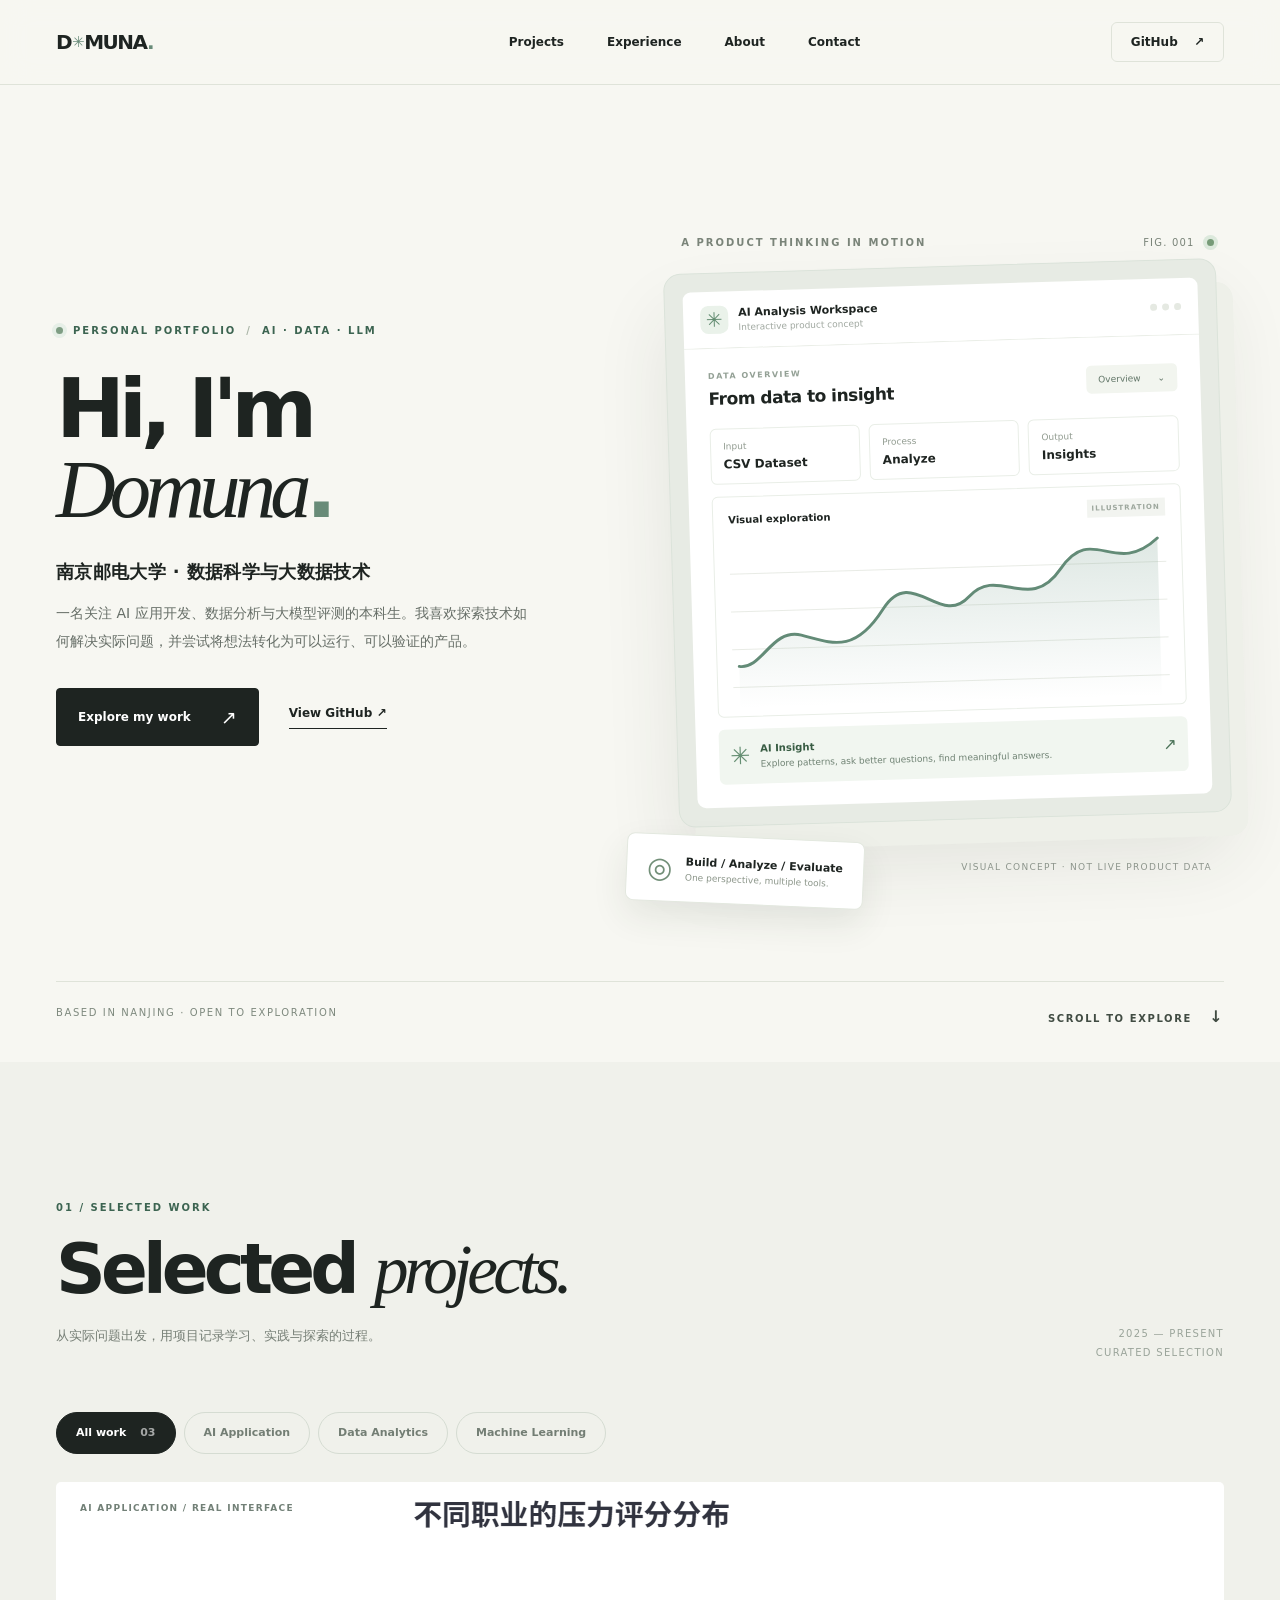
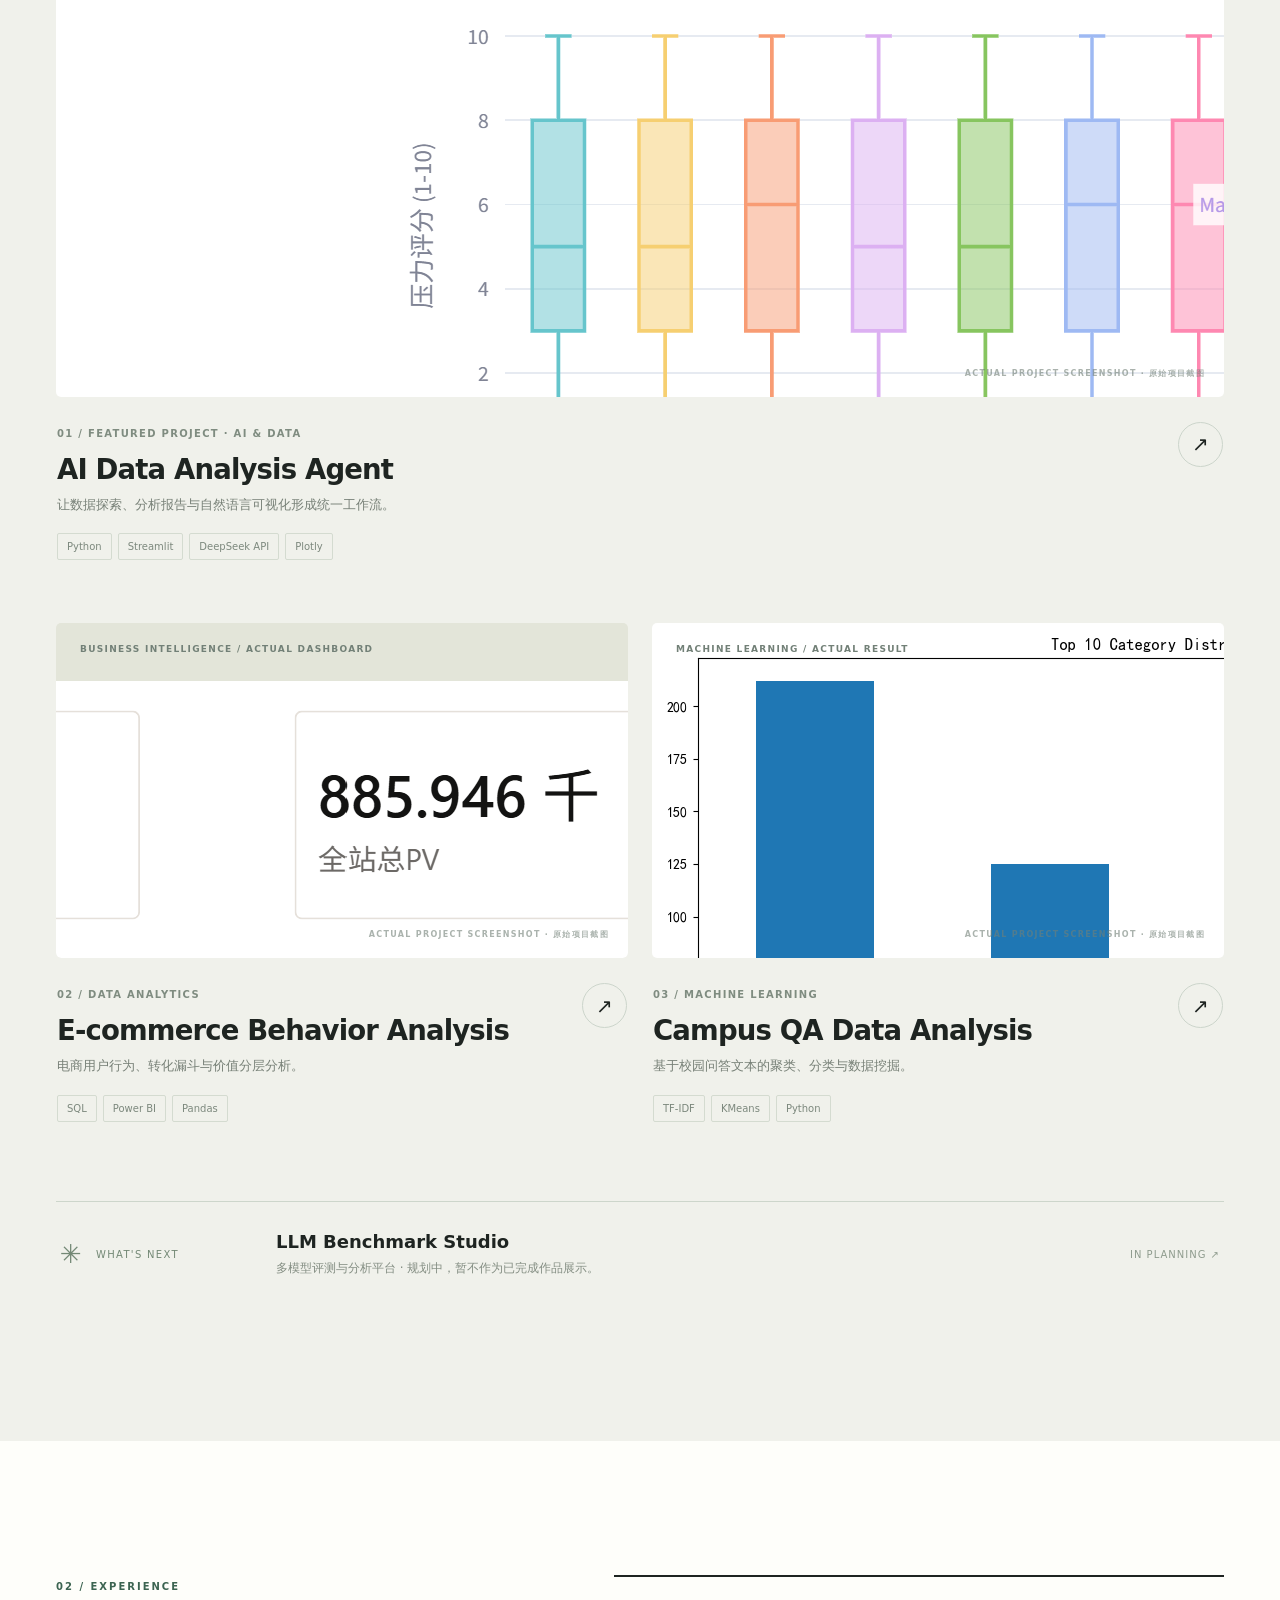
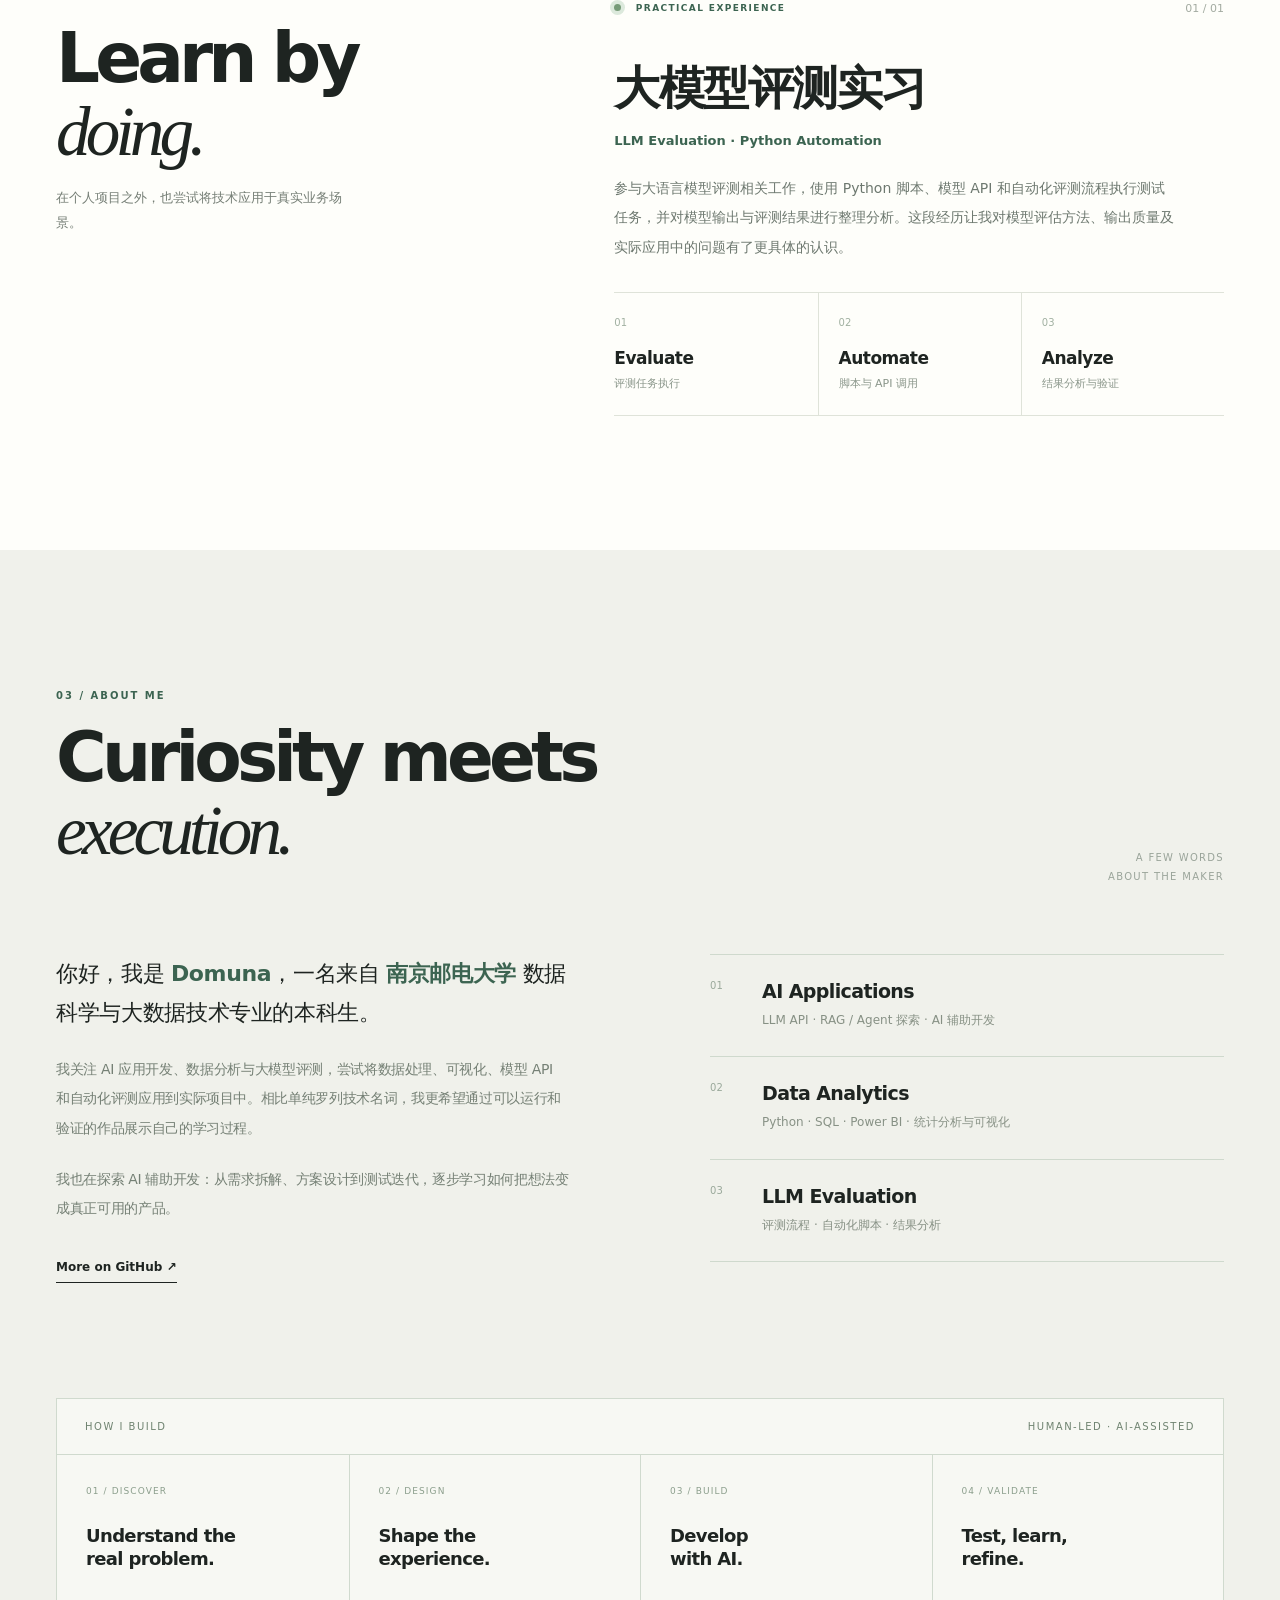
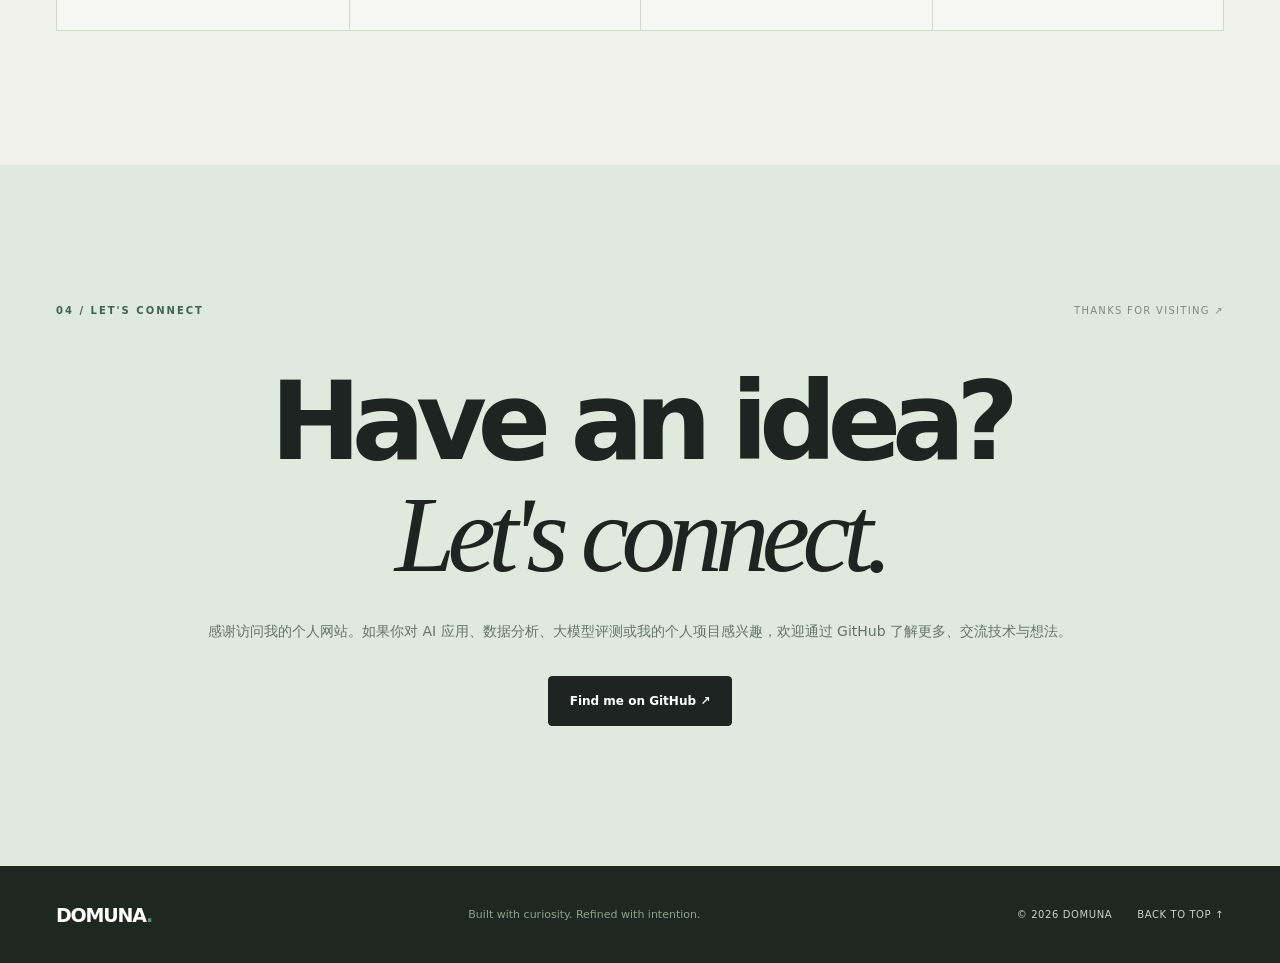
==== commit 849f91f2: "Draft V1.3 personal copy and real project imagery" ====
--- a/index.html
+++ b/index.html
@@ -47,7 +47,7 @@
         <div class="eyebrow"><span class="eyebrow-mark"></span>PERSONAL PORTFOLIO <span class="eyebrow-divider">/</span> AI · DATA · LLM</div>
         <h1 id="heroTitle">Hi, I'm<br/><em>Domuna</em><span class="display-dot">.</span></h1>
         <p class="hero-zh">南京邮电大学 · 数据科学与大数据技术</p>
-        <p class="hero-description">专注 AI 应用开发、数据分析与大模型评测。在这里展示我的个人项目、技术实践，以及将想法转化为可用产品的探索过程。</p>
+        <p class="hero-description">一名关注 AI 应用开发、数据分析与大模型评测的本科生。我喜欢探索技术如何解决实际问题，并尝试将想法转化为可以运行、可以验证的产品。</p>
         <div class="hero-links">
           <a class="primary-button" href="#work">Explore my work <span aria-hidden="true">↗</span></a>
           <a class="text-link" href="https://github.com/Domuna" target="_blank" rel="noopener noreferrer">View GitHub <span aria-hidden="true">↗</span></a>
@@ -72,7 +72,7 @@
 
     <section class="section work-section" id="work" aria-labelledby="workTitle">
       <div class="container">
-        <div class="section-head reveal"><div><span class="section-number">01 / SELECTED WORK</span><h2 id="workTitle">Selected <em>projects.</em></h2><p>从实际问题出发，持续尝试 AI 与数据的不同应用方式。</p></div><span class="section-aside">2025 — PRESENT<br/>CURATED SELECTION</span></div>
+        <div class="section-head reveal"><div><span class="section-number">01 / SELECTED WORK</span><h2 id="workTitle">Selected <em>projects.</em></h2><p>从实际问题出发，用项目记录学习、实践与探索的过程。</p></div><span class="section-aside">2025 — PRESENT<br/>CURATED SELECTION</span></div>
         <div class="filters" role="group" aria-label="筛选项目">
           <button class="filter active" data-filter="all" aria-pressed="true">All work <span>03</span></button>
           <button class="filter" data-filter="ai" aria-pressed="false">AI Application</button>
@@ -82,24 +82,32 @@
         <div class="projects-grid" id="projectsGrid">
           <article class="project-card project-featured reveal" data-categories="ai data">
             <button class="project-open" data-project="agent" aria-label="查看 AI Data Analysis Agent 项目详情">
-              <div class="project-art agent-art">
-                <span class="art-corner-label">AI ANALYSIS / CONCEPT STUDY</span>
-                <div class="agent-mock"><div class="agent-side"><span class="agent-symbol">✳</span><span class="small-block"></span><span class="small-block short"></span><span class="small-block"></span><span class="sidebar-bottom">01</span></div><div class="agent-panel"><div class="panel-overline">ANALYTICS WORKSPACE <span>●</span></div><div class="agent-title">Ask your data<span>.</span></div><div class="mock-stats"><div><span>DATA</span><strong>Explore</strong></div><div><span>INSIGHTS</span><strong>Discover</strong></div><div><span>OUTPUT</span><strong>Visualize</strong></div></div><div class="mock-chart-bars"><i style="--h:45%"></i><i style="--h:68%"></i><i style="--h:54%"></i><i style="--h:81%"></i><i style="--h:72%"></i><i style="--h:92%"></i><i style="--h:77%"></i><i style="--h:100%"></i><i style="--h:83%"></i><i style="--h:95%"></i><i style="--h:68%"></i><i style="--h:88%"></i></div><div class="agent-input"><span>Ask a question about your data...</span><span>↗</span></div></div></div>
-                <span class="visual-disclaimer">UI VISUALIZATION ONLY</span>
-              </div>
-              <div class="project-info"><div><span class="project-meta">01 / FEATURED PROJECT · AI & DATA</span><h3>AI Data Analysis Agent</h3><p>让数据探索、分析报告与自然语言可视化形成统一工作流。</p><div class="tag-list"><span>Python</span><span>Streamlit</span><span>DeepSeek API</span><span>Plotly</span></div></div><span class="project-arrow" aria-hidden="true">↗</span></div>
+              <div class="project-art real-screenshot-art agent-art">
+ <span class="art-corner-label">AI APPLICATION / REAL INTERFACE</span>
+ <div class="real-screenshot-frame"><img src="./assets/agent-visualization.png" alt="AI Data Analysis Agent 真实运行截图：Streamlit 页面生成的 Plotly 图表" loading="lazy" decoding="async"></div>
+ <span class="visual-disclaimer">ACTUAL PROJECT SCREENSHOT · 原始项目截图</span>
+ </div>
+ <div class="project-info"><div><span class="project-meta">01 / FEATURED PROJECT · AI & DATA</span><h3>AI Data Analysis Agent</h3><p>让数据探索、分析报告与自然语言可视化形成统一工作流。</p><div class="tag-list"><span>Python</span><span>Streamlit</span><span>DeepSeek API</span><span>Plotly</span></div></div><span class="project-arrow" aria-hidden="true">↗</span></div>
             </button>
           </article>
           <article class="project-card reveal" data-categories="data">
             <button class="project-open" data-project="ecommerce" aria-label="查看 E-commerce Behavior Analysis 项目详情">
-              <div class="project-art commerce-art"><span class="art-corner-label">BUSINESS INTELLIGENCE / STUDY</span><div class="commerce-poster"><span class="poster-kicker">CONVERSION / USER VALUE</span><div class="commerce-funnel"><div class="funnel-row f1"></div><div class="funnel-row f2"></div><div class="funnel-row f3"></div><div class="funnel-row f4"></div></div><div class="poster-foot"><span>Behavior<br/>to insight.</span><span>↗</span></div></div><span class="visual-disclaimer">CONCEPT GRAPHIC</span></div>
-              <div class="project-info"><div><span class="project-meta">02 / DATA ANALYTICS</span><h3>E-commerce Behavior Analysis</h3><p>电商用户行为、转化漏斗与价值分层分析。</p><div class="tag-list"><span>SQL</span><span>Power BI</span><span>Pandas</span></div></div><span class="project-arrow" aria-hidden="true">↗</span></div>
+              <div class="project-art real-screenshot-art commerce-art">
+ <span class="art-corner-label">BUSINESS INTELLIGENCE / ACTUAL DASHBOARD</span>
+ <div class="real-screenshot-frame"><img src="./assets/ecommerce-funnel.png" alt="电商用户行为分析项目真实 Power BI 流量与转化漏斗看板" loading="lazy" decoding="async"></div>
+ <span class="visual-disclaimer">ACTUAL PROJECT SCREENSHOT · 原始项目截图</span>
+ </div>
+ <div class="project-info"><div><span class="project-meta">02 / DATA ANALYTICS</span><h3>E-commerce Behavior Analysis</h3><p>电商用户行为、转化漏斗与价值分层分析。</p><div class="tag-list"><span>SQL</span><span>Power BI</span><span>Pandas</span></div></div><span class="project-arrow" aria-hidden="true">↗</span></div>
             </button>
           </article>
           <article class="project-card reveal" data-categories="data ml">
             <button class="project-open" data-project="campus" aria-label="查看 Campus QA Data Analysis 项目详情">
-              <div class="project-art campus-art"><span class="art-corner-label">MACHINE LEARNING / NLP</span><div class="campus-network" aria-hidden="true"><span class="node n1"></span><span class="node n2"></span><span class="node n3"></span><span class="node n4"></span><span class="node n5"></span><span class="node n6"></span><span class="node n7"></span><svg viewBox="0 0 430 280" preserveAspectRatio="none"><g stroke="#85a39c" stroke-opacity=".55" stroke-width="1.2" fill="none"><path d="M75 65L150 135L245 80L330 165L380 70 M150 135L120 230L330 165L295 235L245 80 M75 65L245 80"/></g></svg><div class="network-text">Patterns in<br/><em>questions.</em></div></div><span class="visual-disclaimer">CONCEPT GRAPHIC</span></div>
-              <div class="project-info"><div><span class="project-meta">03 / MACHINE LEARNING</span><h3>Campus QA Data Analysis</h3><p>基于校园问答文本的聚类、分类与数据挖掘。</p><div class="tag-list"><span>TF-IDF</span><span>KMeans</span><span>Python</span></div></div><span class="project-arrow" aria-hidden="true">↗</span></div>
+              <div class="project-art real-screenshot-art campus-art">
+ <span class="art-corner-label">MACHINE LEARNING / ACTUAL RESULT</span>
+ <div class="real-screenshot-frame"><img src="./assets/campus-categories.png" alt="校园问答文本数据挖掘项目实际生成的问题类型分布统计图" loading="lazy" decoding="async"></div>
+ <span class="visual-disclaimer">ACTUAL PROJECT SCREENSHOT · 原始项目截图</span>
+ </div>
+ <div class="project-info"><div><span class="project-meta">03 / MACHINE LEARNING</span><h3>Campus QA Data Analysis</h3><p>基于校园问答文本的聚类、分类与数据挖掘。</p><div class="tag-list"><span>TF-IDF</span><span>KMeans</span><span>Python</span></div></div><span class="project-arrow" aria-hidden="true">↗</span></div>
             </button>
           </article>
         </div>
@@ -108,11 +116,15 @@
       </div>
     </section>
 
-    <section class="section experience-section" id="experience" aria-labelledby="experienceTitle"><div class="container experience-layout"><div class="section-sticky reveal"><span class="section-number">02 / EXPERIENCE</span><h2 id="experienceTitle">Learn by<br/><em>doing.</em></h2><p>除了个人项目，也在真实场景中理解 AI 系统的评价与应用。</p></div><div class="experience-content reveal"><div class="exp-top"><span class="exp-pill"><span class="signal-dot"></span> PRACTICAL EXPERIENCE</span><span class="exp-index">01 / 01</span></div><h3>大模型评测实习</h3><p class="exp-sub">LLM Evaluation · Python Automation</p><p class="exp-description">参与大语言模型评测相关工作，使用 Python 脚本、模型 API 和自动化评测流程完成任务，并对评测结果进行整理与分析。</p><div class="exp-steps"><div><span>01</span><strong>Evaluate</strong><small>评测任务执行</small></div><div><span>02</span><strong>Automate</strong><small>脚本与 API 调用</small></div><div><span>03</span><strong>Analyze</strong><small>结果分析与验证</small></div></div><p class="pending-note">具体公司信息、实习时间与可公开成果将在后续版本补充。</p></div></div></section>
+    <section class="section experience-section" id="experience" aria-labelledby="experienceTitle"><div class="container experience-layout"><div class="section-sticky reveal"><span class="section-number">02 / EXPERIENCE</span><h2 id="experienceTitle">Learn by<br/><em>doing.</em></h2><p>在个人项目之外，也尝试将技术应用于真实业务场景。</p></div><div class="experience-content reveal"><div class="exp-top"><span class="exp-pill"><span class="signal-dot"></span> PRACTICAL EXPERIENCE</span><span class="exp-index">01 / 01</span></div><h3>大模型评测实习</h3><p class="exp-sub">LLM Evaluation · Python Automation</p><p class="exp-description">参与大语言模型评测相关工作，使用 Python 脚本、模型 API 和自动化评测流程执行测试任务，并对模型输出与评测结果进行整理分析。这段经历让我对模型评估方法、输出质量及实际应用中的问题有了更具体的认识。</p><div class="exp-steps"><div><span>01</span><strong>Evaluate</strong><small>评测任务执行</small></div><div><span>02</span><strong>Automate</strong><small>脚本与 API 调用</small></div><div><span>03</span><strong>Analyze</strong><small>结果分析与验证</small></div></div></div></div></section>
 
-    <section class="section about-section" id="about" aria-labelledby="aboutTitle"><div class="container"><div class="section-head reveal"><div><span class="section-number">03 / ABOUT ME</span><h2 id="aboutTitle">Curiosity meets<br/><em>execution.</em></h2></div><span class="section-aside">A FEW WORDS<br/>ABOUT THE MAKER</span></div><div class="about-grid"><div class="about-intro reveal"><p>我来自<span>南京邮电大学</span>，专业方向是数据科学与大数据技术。</p><p>比起展示一长串技术名词，我更希望用能运行的项目、真实的分析过程，以及持续改进的记录来说明自己在做什么。</p><a class="underlined-link" href="https://github.com/Domuna" target="_blank" rel="noopener noreferrer">More on GitHub ↗</a></div><div class="capabilities reveal"><div class="cap-line"><span>01</span><div><h3>AI Applications</h3><p>LLM API · RAG / Agent 探索 · AI 辅助开发</p></div></div><div class="cap-line"><span>02</span><div><h3>Data Analytics</h3><p>Python · SQL · Power BI · 统计分析与可视化</p></div></div><div class="cap-line"><span>03</span><div><h3>LLM Evaluation</h3><p>评测流程 · 自动化脚本 · 结果分析</p></div></div></div></div><div class="process-block reveal"><div class="process-head"><span>HOW I BUILD</span><span>HUMAN-LED · AI-ASSISTED</span></div><div class="process-grid"><div><span>01 / DISCOVER</span><strong>Understand the<br/>real problem.</strong></div><div><span>02 / DESIGN</span><strong>Shape the<br/>experience.</strong></div><div><span>03 / BUILD</span><strong>Develop<br/>with AI.</strong></div><div><span>04 / VALIDATE</span><strong>Test, learn,<br/>refine.</strong></div></div></div></div></section>
+    <section class="section about-section" id="about" aria-labelledby="aboutTitle"><div class="container"><div class="section-head reveal"><div><span class="section-number">03 / ABOUT ME</span><h2 id="aboutTitle">Curiosity meets<br/><em>execution.</em></h2></div><span class="section-aside">A FEW WORDS<br/>ABOUT THE MAKER</span></div><div class="about-grid"><div class="about-intro reveal">
+<p>你好，我是 <span>Domuna</span>，一名来自 <span>南京邮电大学</span> 数据科学与大数据技术专业的本科生。</p>
+<p>我关注 AI 应用开发、数据分析与大模型评测，尝试将数据处理、可视化、模型 API 和自动化评测应用到实际项目中。相比单纯罗列技术名词，我更希望通过可以运行和验证的作品展示自己的学习过程。</p>
+<p>我也在探索 AI 辅助开发：从需求拆解、方案设计到测试迭代，逐步学习如何把想法变成真正可用的产品。</p>
+<a class="underlined-link" href="https://github.com/Domuna" target="_blank" rel="noopener noreferrer">More on GitHub ↗</a></div><div class="capabilities reveal"><div class="cap-line"><span>01</span><div><h3>AI Applications</h3><p>LLM API · RAG / Agent 探索 · AI 辅助开发</p></div></div><div class="cap-line"><span>02</span><div><h3>Data Analytics</h3><p>Python · SQL · Power BI · 统计分析与可视化</p></div></div><div class="cap-line"><span>03</span><div><h3>LLM Evaluation</h3><p>评测流程 · 自动化脚本 · 结果分析</p></div></div></div></div><div class="process-block reveal"><div class="process-head"><span>HOW I BUILD</span><span>HUMAN-LED · AI-ASSISTED</span></div><div class="process-grid"><div><span>01 / DISCOVER</span><strong>Understand the<br/>real problem.</strong></div><div><span>02 / DESIGN</span><strong>Shape the<br/>experience.</strong></div><div><span>03 / BUILD</span><strong>Develop<br/>with AI.</strong></div><div><span>04 / VALIDATE</span><strong>Test, learn,<br/>refine.</strong></div></div></div></div></section>
 
-    <section class="contact-section" id="contact" aria-labelledby="contactTitle"><div class="container contact-inner reveal"><div class="contact-header"><span class="section-number">04 / LET'S CONNECT</span><span>THANKS FOR VISITING ↗</span></div><h2 id="contactTitle">Have an idea?<br/><em>Let's connect.</em></h2><p>欢迎交流 AI 应用、数据分析、模型评测，以及一切值得探索的新想法。</p><div class="contact-buttons"><a class="primary-button" href="https://github.com/Domuna" target="_blank" rel="noopener noreferrer">Find me on GitHub ↗</a><button type="button" class="secondary-button" id="resumeButton">Resume <span>Coming soon</span></button></div><p class="resume-note">简历 PDF 和公开联系方式将在后续内容完善时加入。</p></div></section>
+    <section class="contact-section" id="contact" aria-labelledby="contactTitle"><div class="container contact-inner reveal"><div class="contact-header"><span class="section-number">04 / LET'S CONNECT</span><span>THANKS FOR VISITING ↗</span></div><h2 id="contactTitle">Have an idea?<br/><em>Let's connect.</em></h2><p>感谢访问我的个人网站。如果你对 AI 应用、数据分析、大模型评测或我的个人项目感兴趣，欢迎通过 GitHub 了解更多、交流技术与想法。</p><div class="contact-buttons"><a class="primary-button" href="https://github.com/Domuna" target="_blank" rel="noopener noreferrer">Find me on GitHub ↗</a></div></div></section>
   </main>
   <footer class="site-footer"><div class="container footer-inner"><a class="footer-logo" href="#top">DOMUNA<span>.</span></a><p>Built with curiosity. Refined with intention.</p><div><span>© 2026 DOMUNA</span><a href="#top">BACK TO TOP ↑</a></div></div></footer>
 
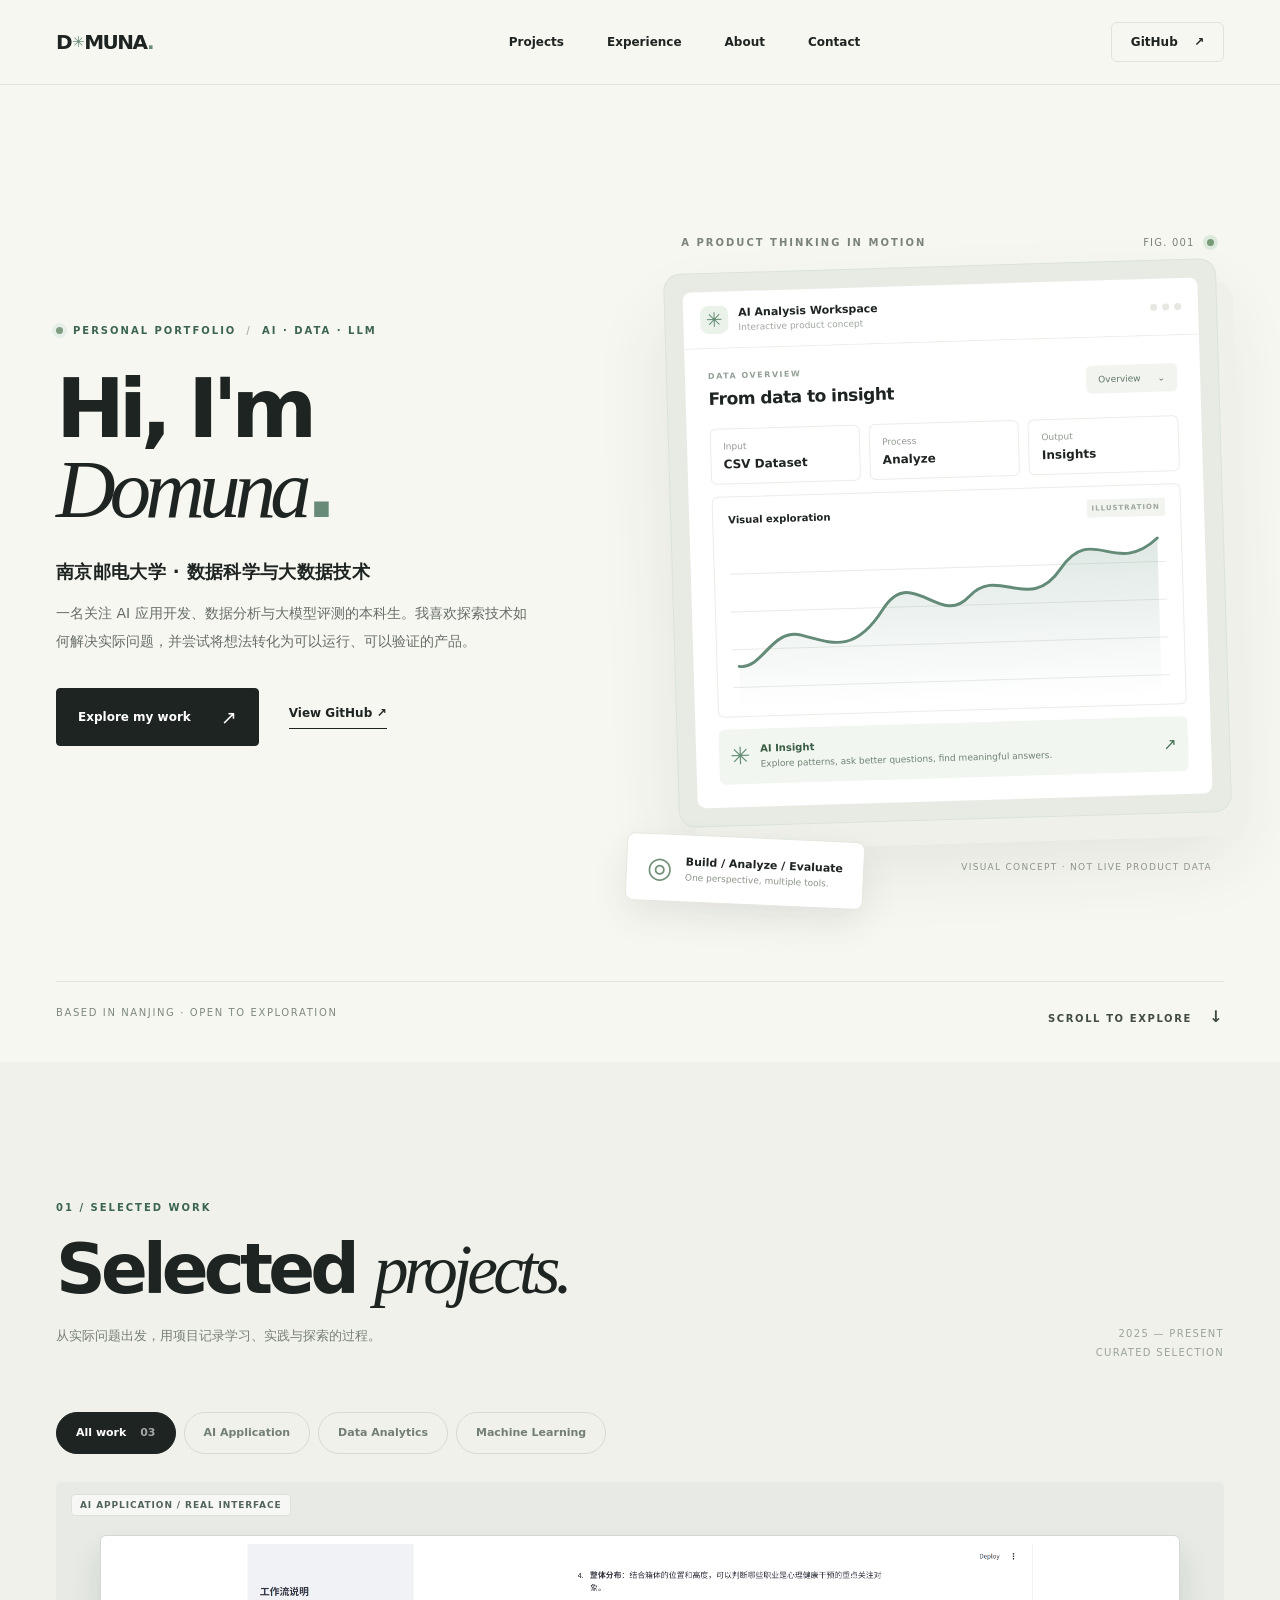
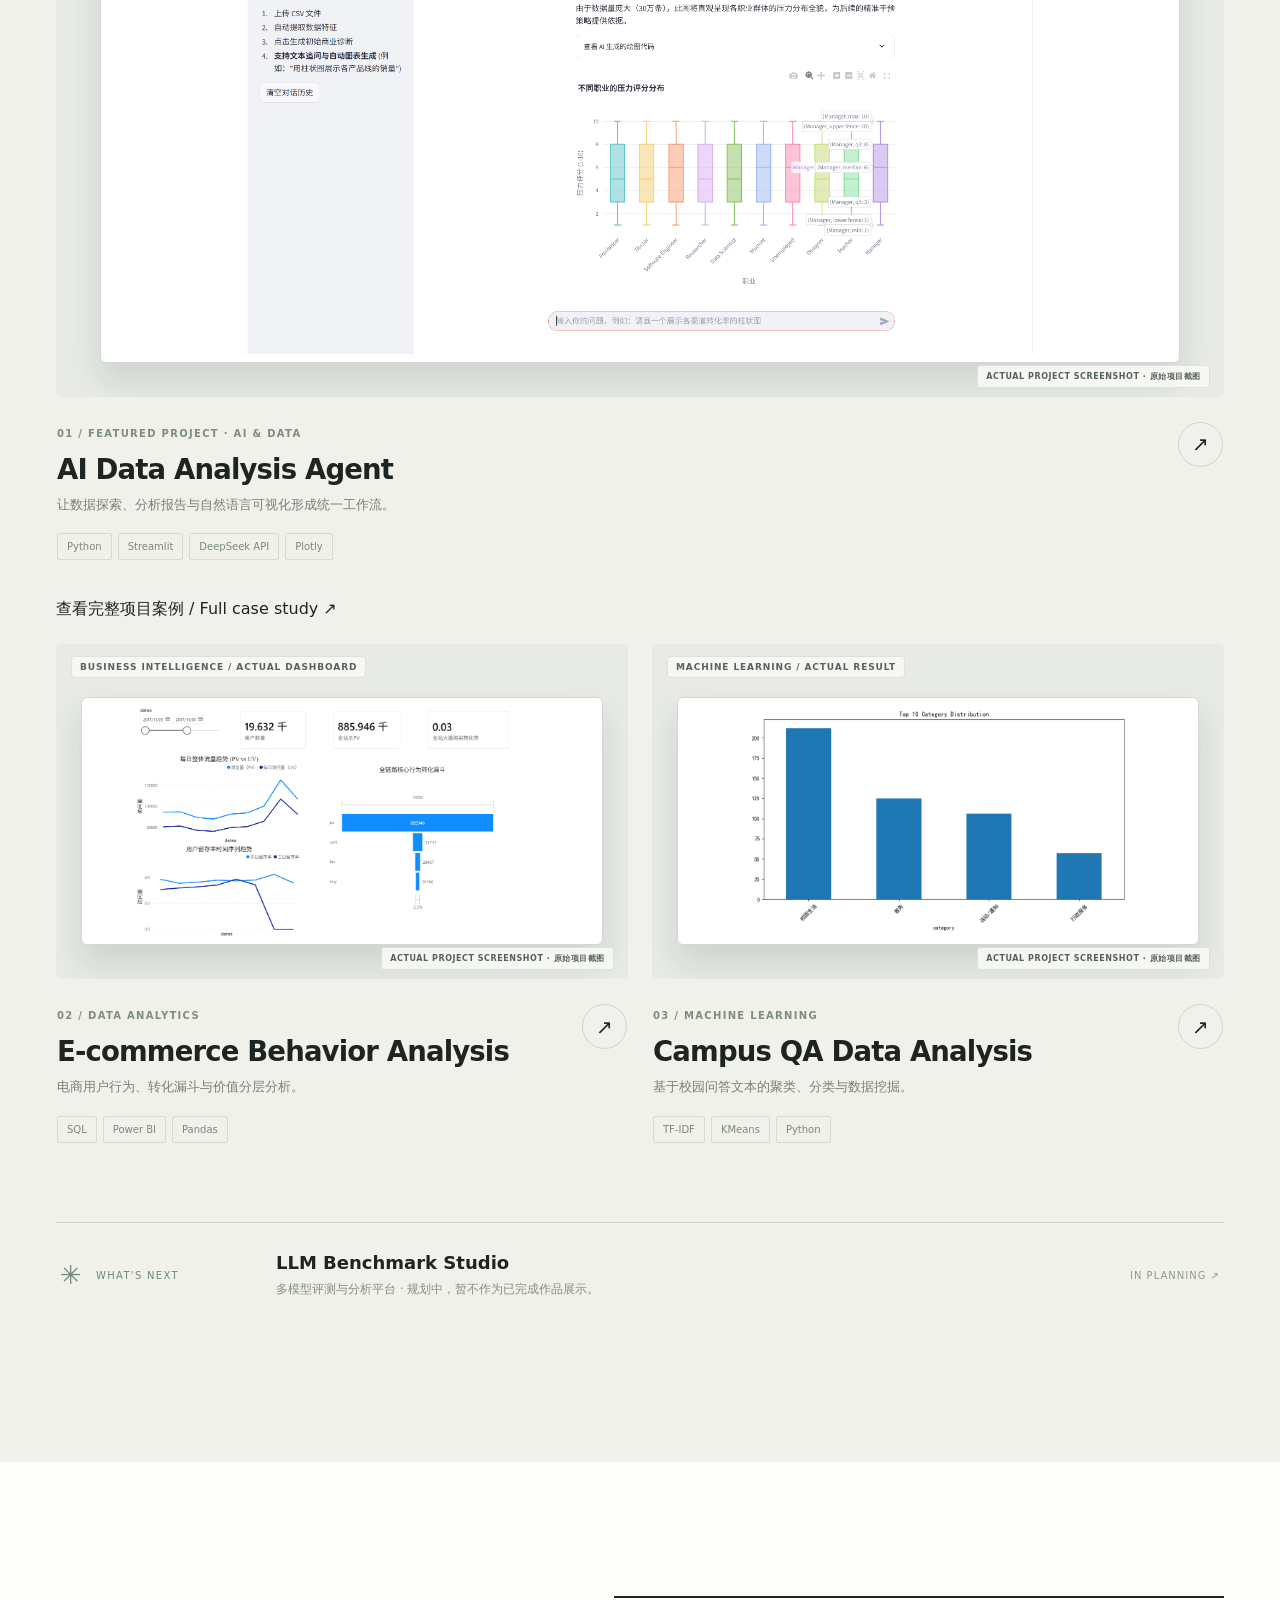
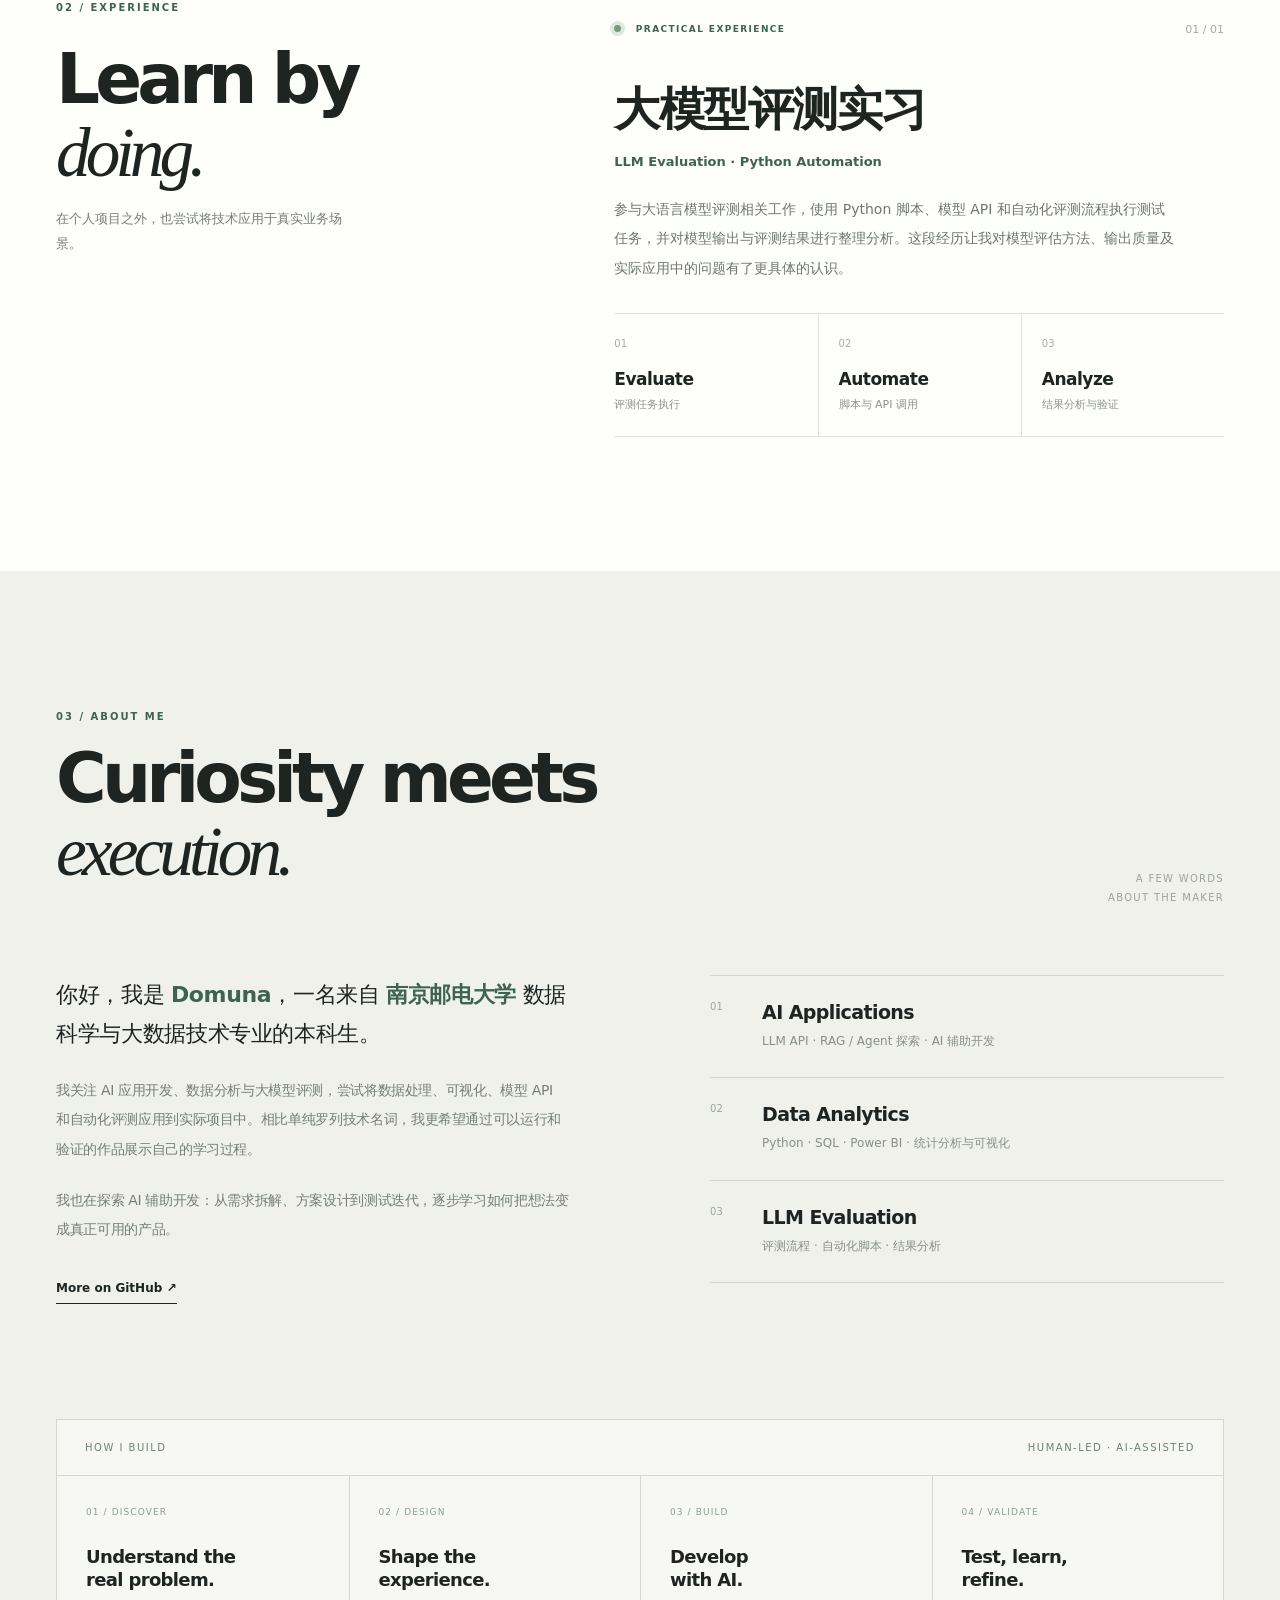
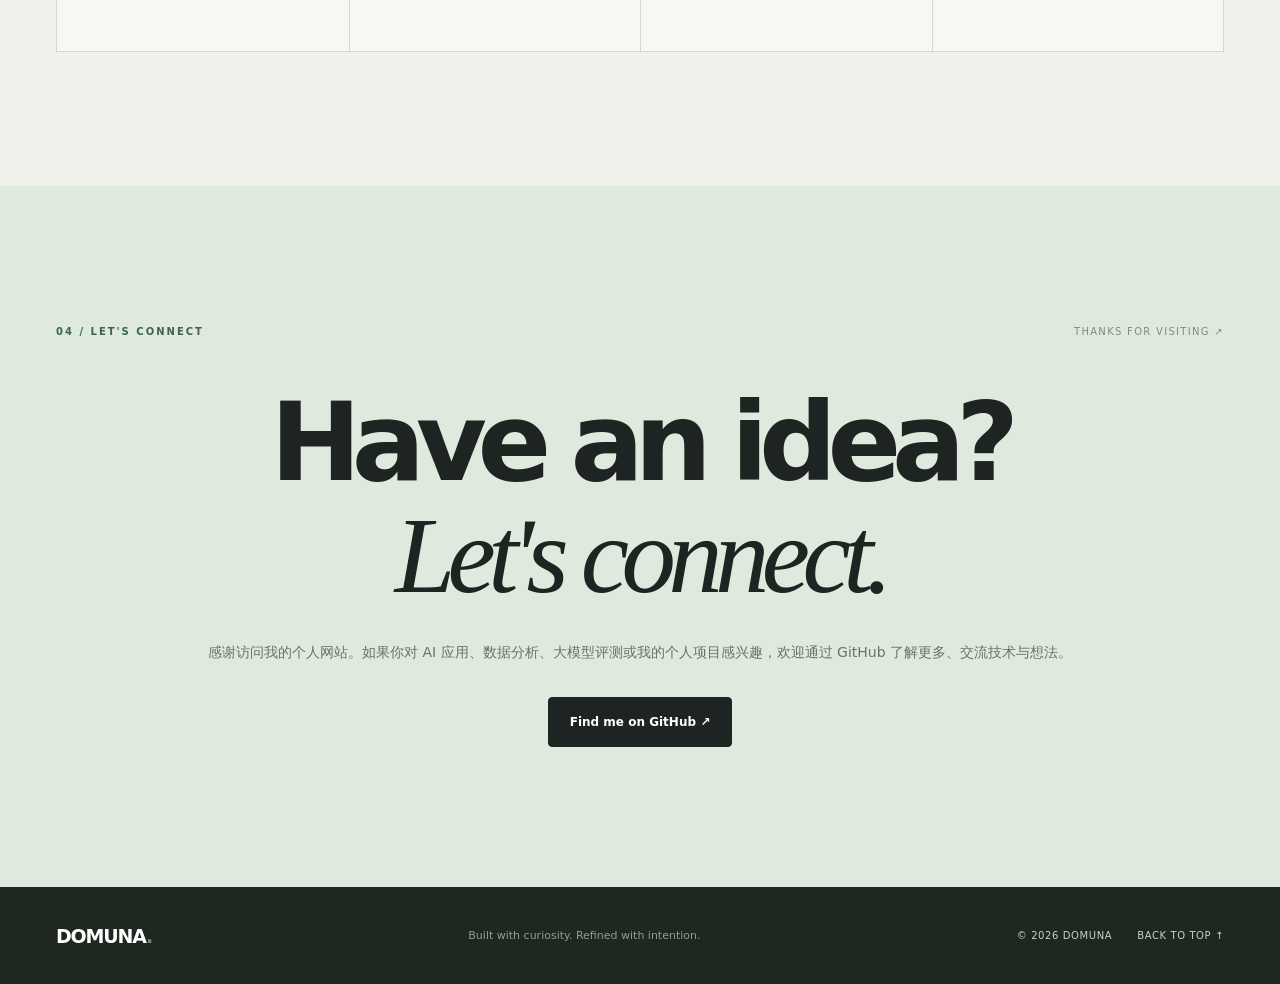
==== commit 84efb9f5: "Link AI Agent independent case study: index.html" ====
--- a/index.html
+++ b/index.html
@@ -89,6 +89,7 @@
  </div>
  <div class="project-info"><div><span class="project-meta">01 / FEATURED PROJECT · AI & DATA</span><h3>AI Data Analysis Agent</h3><p>让数据探索、分析报告与自然语言可视化形成统一工作流。</p><div class="tag-list"><span>Python</span><span>Streamlit</span><span>DeepSeek API</span><span>Plotly</span></div></div><span class="project-arrow" aria-hidden="true">↗</span></div>
             </button>
+            <div class="featured-case-link"><a href="./projects/ai-data-analysis-agent/">查看完整项目案例 / Full case study <span aria-hidden="true">↗</span></a></div>
           </article>
           <article class="project-card reveal" data-categories="data">
             <button class="project-open" data-project="ecommerce" aria-label="查看 E-commerce Behavior Analysis 项目详情">
--- a/styles.css
+++ b/styles.css
@@ -12,3 +12,19 @@
 @media(max-width:370px){.container{width:calc(100% - 30px)}.hero h1{font-size:54px}.eyebrow{font-size:7px;gap:4px}.hero-links{gap:16px}.primary-button{gap:12px;padding:14px}.text-link{font-size:11px}.hero-footer{font-size:7px}.floating-note{display:none}.fake-dropdown{display:none}.mock-stats strong{font-size:8px}.project-featured .project-art{height:295px}.agent-title{font-size:20px}.commerce-art{padding:50px 30px 23px}.network-text{font-size:26px}.contact-buttons{flex-wrap:wrap}}
 @media(prefers-reduced-motion:reduce){html{scroll-behavior:auto}*,*::before,*::after{animation-duration:.01ms!important;animation-iteration-count:1!important;transition-duration:.01ms!important}.js-enhanced .reveal:not(.is-visible){opacity:1;transform:none}.animated-chart-path{stroke-dashoffset:0}}
 @media(max-width:370px){.filters{margin-right:-15px;padding-right:15px}}
+
+
+/* V1.3 · Authentic project screenshots. Keep original chart colors and UI. */
+.project-art.real-screenshot-art{background:#e7eae5;background-image:none;display:flex;align-items:center;justify-content:center;padding:53px 25px 34px}
+.real-screenshot-frame{width:100%;height:100%;max-width:1080px;padding:8px;background:#fff;border:1px solid #d3d8d1;border-radius:6px;box-shadow:0 18px 32px #192e201f;overflow:hidden;transition:transform .35s}
+.real-screenshot-frame img{display:block;width:100%;height:100%;object-fit:contain;object-position:center;background:#fff}
+.project-open:hover .real-screenshot-frame{transform:translateY(-3px)}
+.real-screenshot-art .art-corner-label{background:#f9faf7e8;border:1px solid #dce2d9;color:#536458;border-radius:4px;top:12px;left:15px;padding:5px 8px;letter-spacing:.9px}
+.real-screenshot-art .visual-disclaimer{background:#f9faf7e8;border:1px solid #dce2d9;border-radius:3px;color:#566258;opacity:1;bottom:9px;right:14px;padding:5px 8px;font-size:8px;letter-spacing:.55px}
+.dialog-gallery{display:grid;grid-template-columns:1fr 1fr;gap:16px;margin:16px 0 23px}
+.dialog-gallery figure{margin:0;min-width:0}
+.dialog-gallery a{display:block;background:#f2f3f1;border:1px solid #dce2d9;border-radius:5px;padding:7px}
+.dialog-gallery img{display:block;width:100%;height:180px;object-fit:contain;background:#fff}
+.dialog-gallery figcaption{margin-top:7px;font-size:11px;line-height:1.6;color:#728077}
+@media(max-width:640px){.project-art.real-screenshot-art{padding:48px 12px 30px}.real-screenshot-frame{padding:5px}.real-screenshot-art .art-corner-label{font-size:8px}.real-screenshot-art .visual-disclaimer{font-size:7px}.dialog-gallery{grid-template-columns:1fr}.dialog-gallery img{height:auto;max-height:300px;object-fit:contain}}
+@media(prefers-reduced-motion:reduce){.real-screenshot-frame{transition:none}}
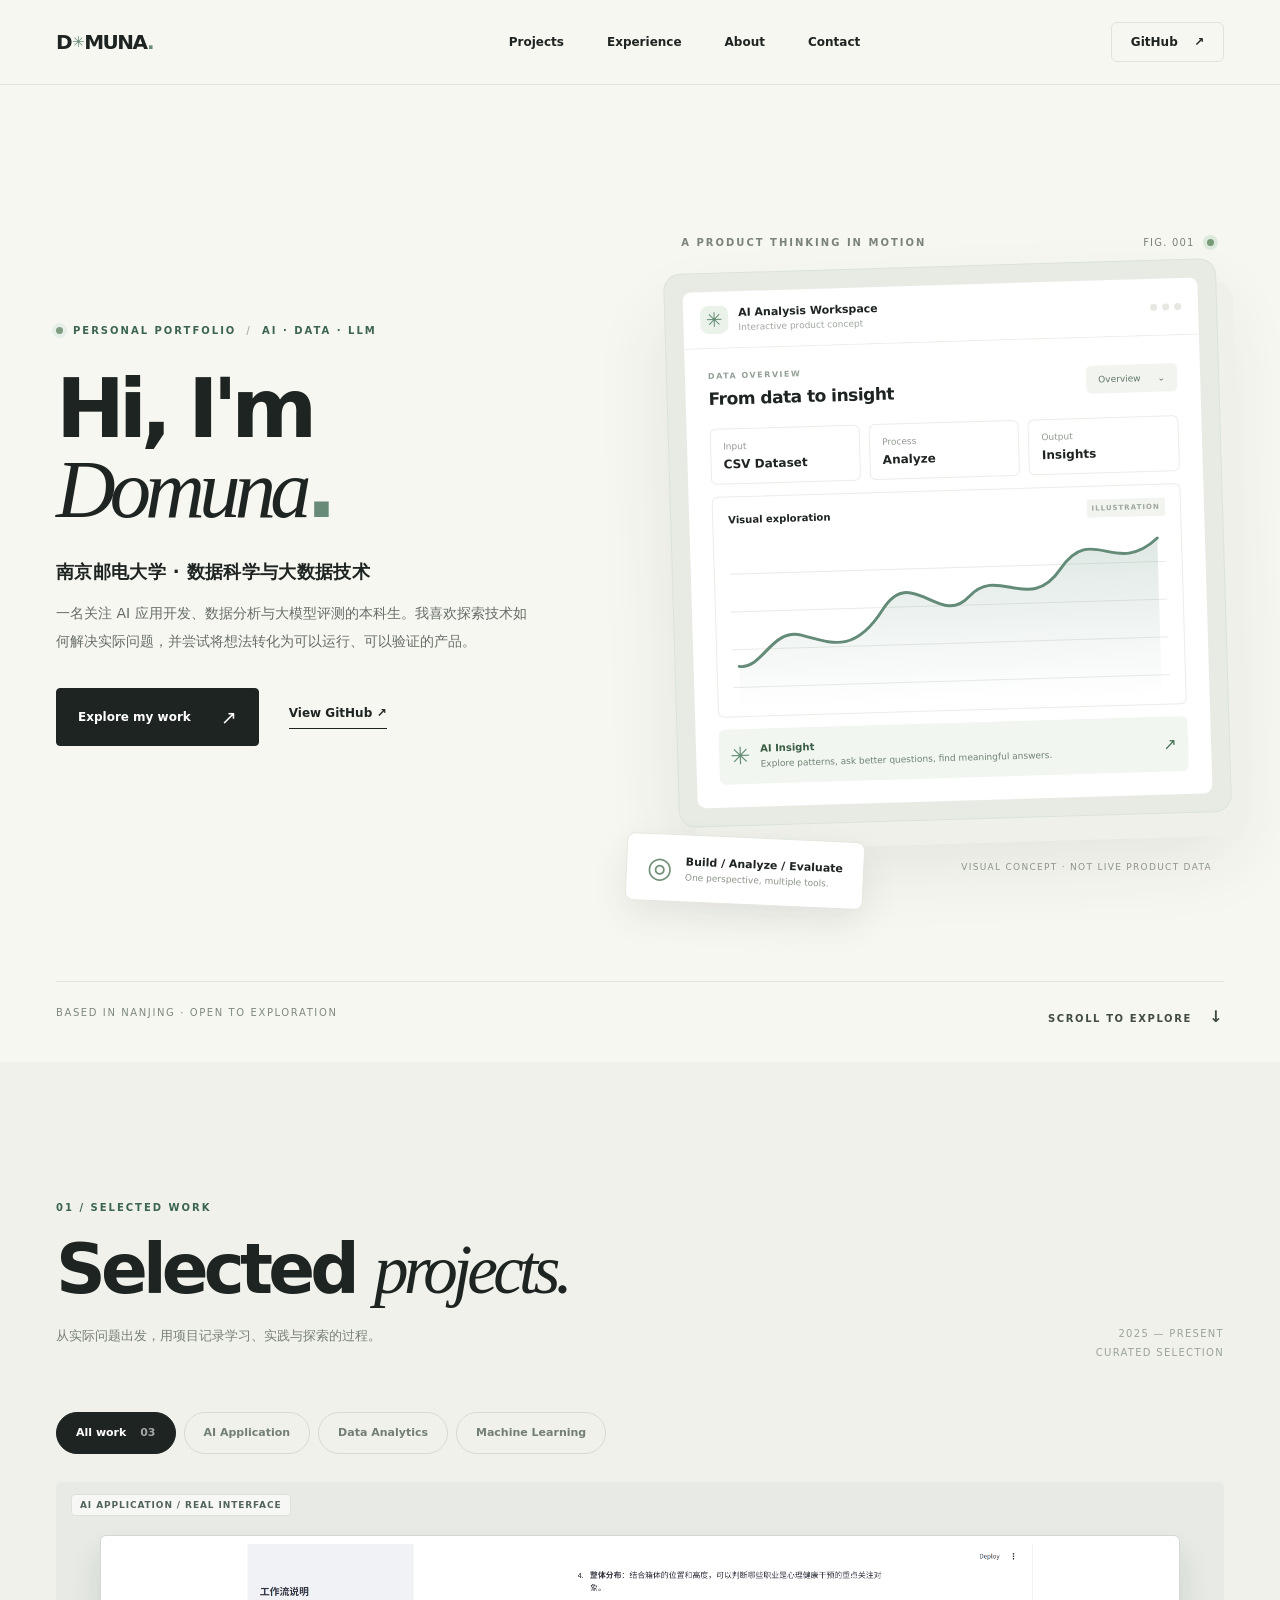
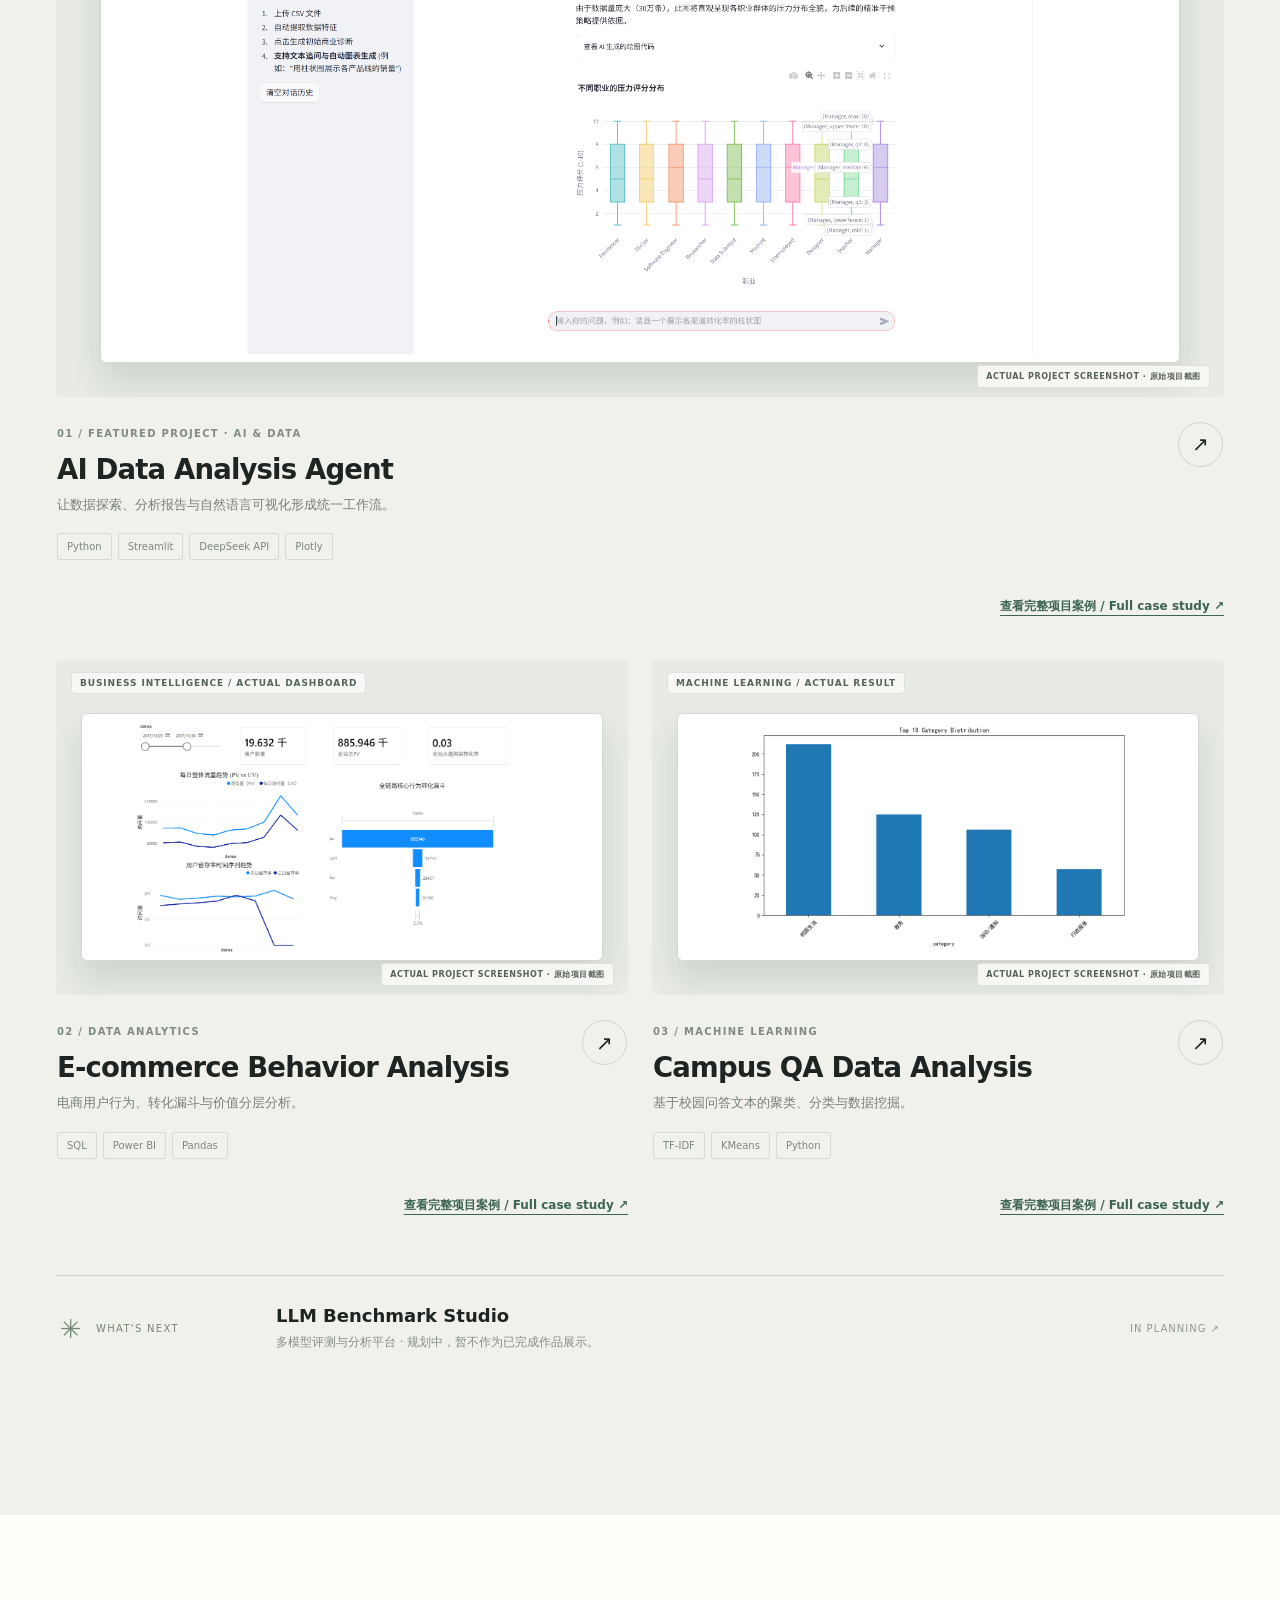
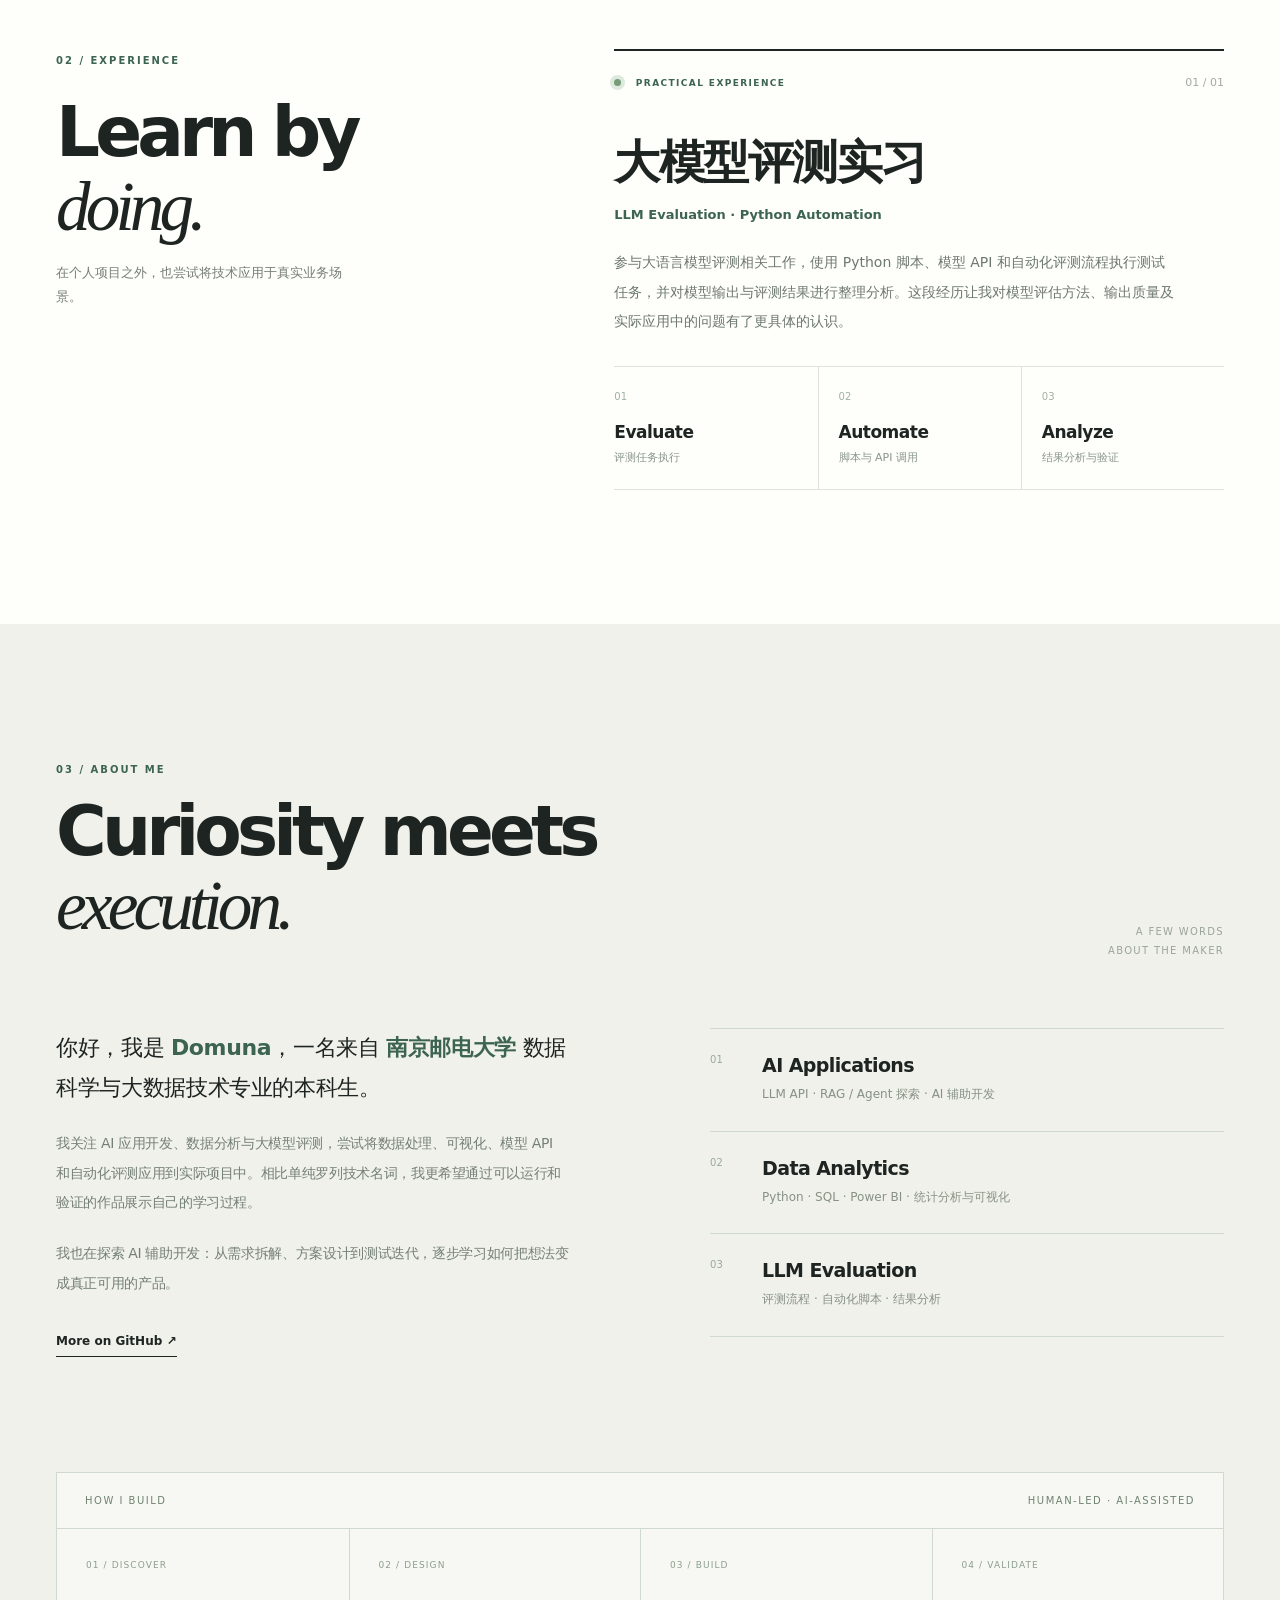
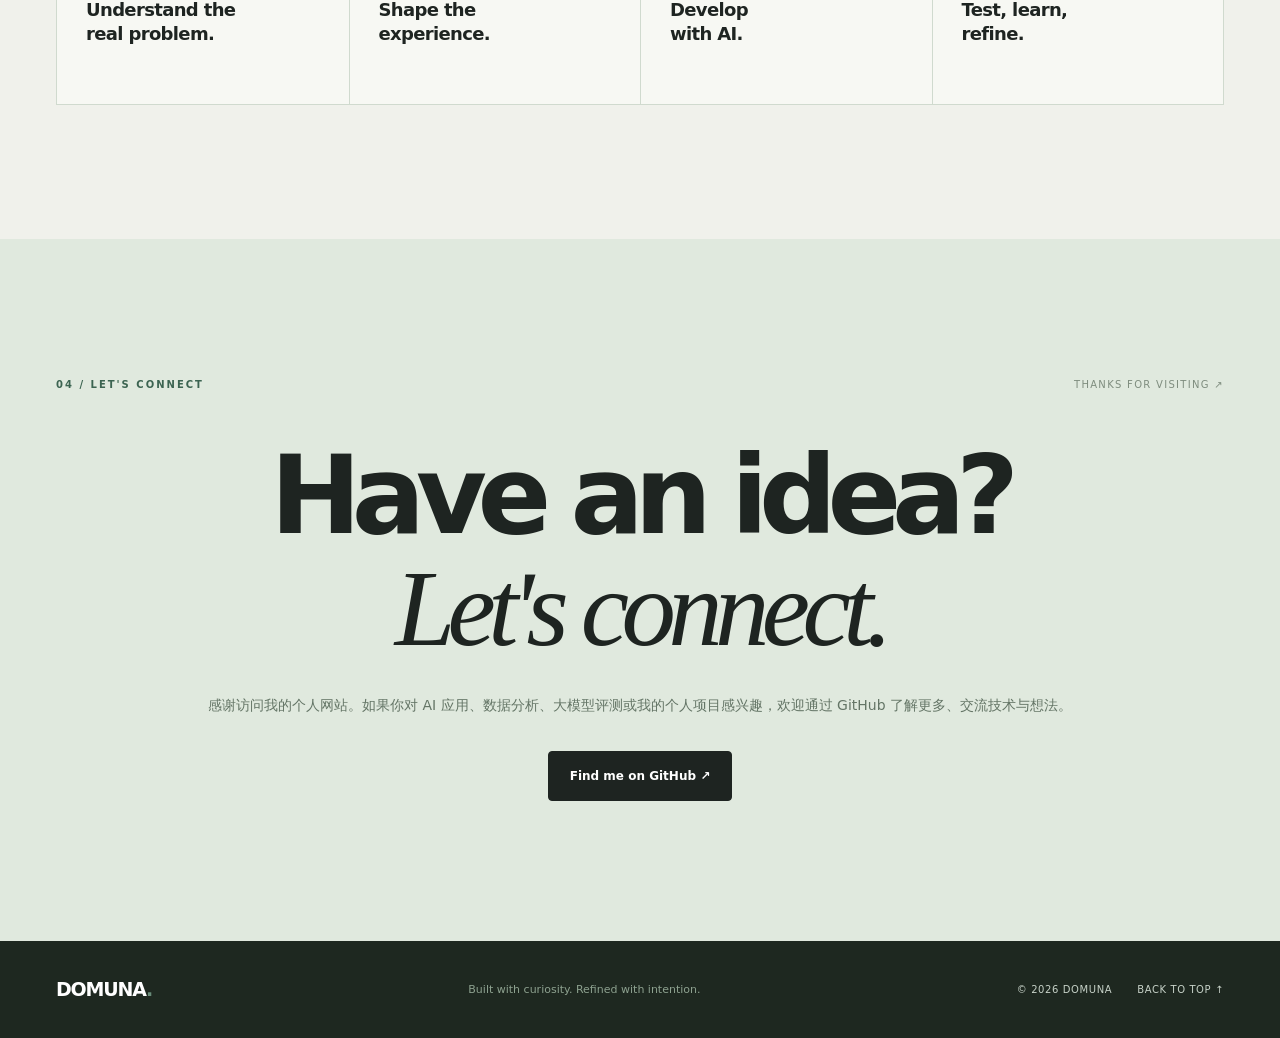
==== commit d0f4e6b0: "Link new portfolio case studies: index.html" ====
--- a/index.html
+++ b/index.html
@@ -100,6 +100,7 @@
  </div>
  <div class="project-info"><div><span class="project-meta">02 / DATA ANALYTICS</span><h3>E-commerce Behavior Analysis</h3><p>电商用户行为、转化漏斗与价值分层分析。</p><div class="tag-list"><span>SQL</span><span>Power BI</span><span>Pandas</span></div></div><span class="project-arrow" aria-hidden="true">↗</span></div>
             </button>
+            <div class="featured-case-link"><a href="./projects/ecommerce-behavior-analysis/">查看完整项目案例 / Full case study <span aria-hidden="true">↗</span></a></div>
           </article>
           <article class="project-card reveal" data-categories="data ml">
             <button class="project-open" data-project="campus" aria-label="查看 Campus QA Data Analysis 项目详情">
@@ -110,6 +111,7 @@
  </div>
  <div class="project-info"><div><span class="project-meta">03 / MACHINE LEARNING</span><h3>Campus QA Data Analysis</h3><p>基于校园问答文本的聚类、分类与数据挖掘。</p><div class="tag-list"><span>TF-IDF</span><span>KMeans</span><span>Python</span></div></div><span class="project-arrow" aria-hidden="true">↗</span></div>
             </button>
+            <div class="featured-case-link"><a href="./projects/campus-qa-data-analysis/">查看完整项目案例 / Full case study <span aria-hidden="true">↗</span></a></div>
           </article>
         </div>
         <div id="emptyResults" class="empty-results" hidden>这个分类暂时没有更多公开项目。</div>
--- a/styles.css
+++ b/styles.css
@@ -28,3 +28,6 @@
 .dialog-gallery figcaption{margin-top:7px;font-size:11px;line-height:1.6;color:#728077}
 @media(max-width:640px){.project-art.real-screenshot-art{padding:48px 12px 30px}.real-screenshot-frame{padding:5px}.real-screenshot-art .art-corner-label{font-size:8px}.real-screenshot-art .visual-disclaimer{font-size:7px}.dialog-gallery{grid-template-columns:1fr}.dialog-gallery img{height:auto;max-height:300px;object-fit:contain}}
 @media(prefers-reduced-motion:reduce){.real-screenshot-frame{transition:none}}
+
+/* V1.4 · Independent case study links */
+.featured-case-link{display:flex;justify-content:flex-end;padding:0 0 20px;margin-top:-2px}.featured-case-link a{font-size:12px;line-height:1.6;color:var(--sage-dark);font-weight:650;text-decoration:underline;text-underline-offset:5px}.featured-case-link a:hover{color:var(--ink)}.dialog-case-link{display:inline-block;margin:14px 0 8px;padding:11px 15px;background:#e8eee7;border:1px solid #ccdacb;border-radius:3px;font-size:13px;font-weight:650;text-decoration:none;color:#345642}.dialog-case-link:hover{background:#d7e5d8}
